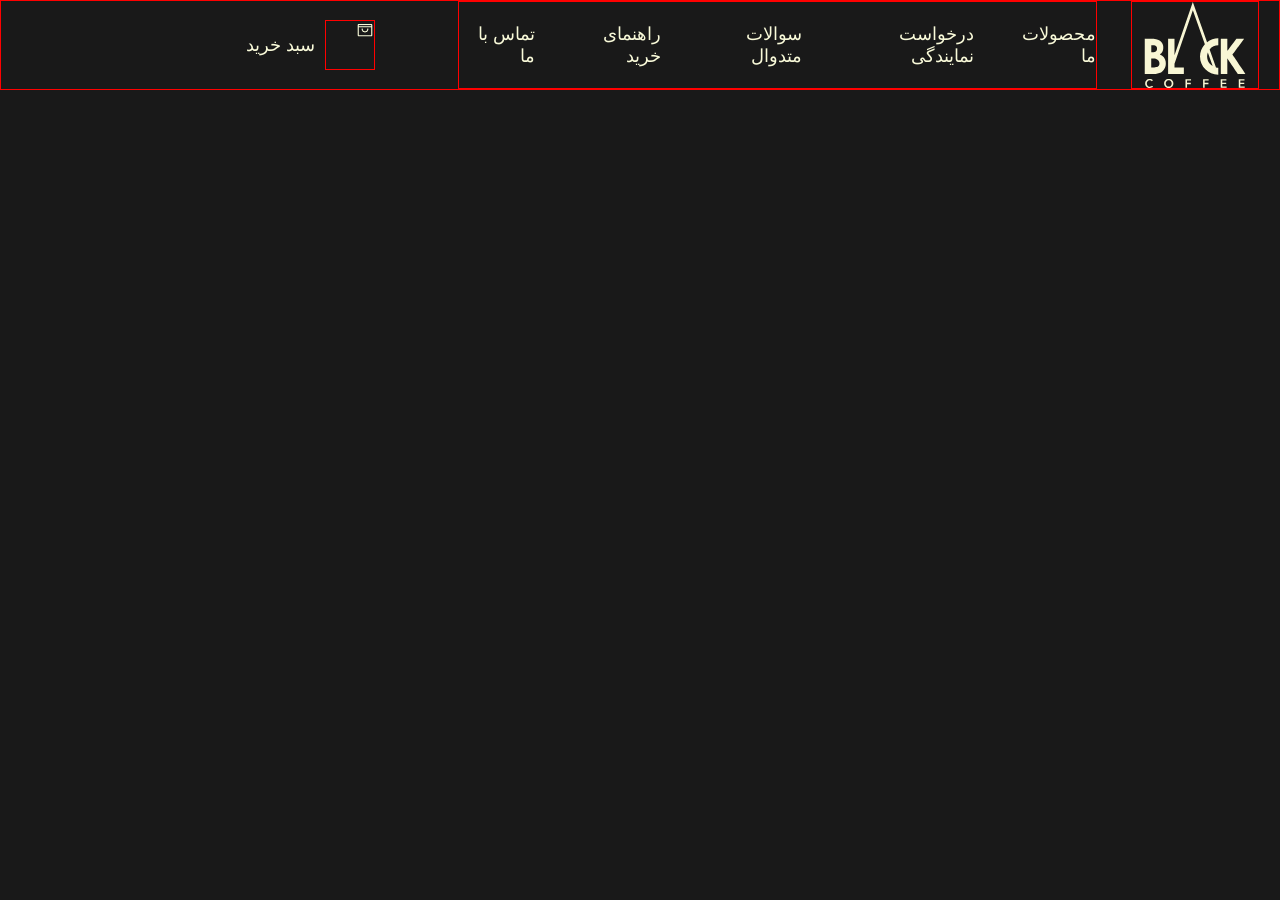
==== index.html @ 7b637c1c "start project and add files" ====
<!DOCTYPE html>
<html lang="en">
<head>
    <meta charset="UTF-8">
    <meta name="viewport" content="width=device-width, initial-scale=1.0">
    <link rel="stylesheet" href="./asstes/style/publice.css">
    <link rel="stylesheet" href="./asstes/style/main.css">
    <link rel="stylesheet" href="./asstes/font/style.css">
    <title>Black coffee shope</title>
</head>
<body>
   <header class="row">
    <img src="./asstes/images/logo3.svg" alt="" class="logo">
    <nav>
        <ul>
            <li><a href="#">محصولات ما</a></li>
            <li><a href="#">درخواست نمایندگی</a></li>
            <li><a href="#">سوالات متدوال</a></li>
            <li><a href="#">راهنمای خرید</a></li>
            <li><a href="#">تماس با ما</a></li>
        </ul>
    </nav>
    <section>
        <i class="icon-shopping-bag-open--duotone"></i>
        <a href="">سبد خرید</a>
    </section>
   </header> 
   <main></main>
   <footer></footer>
</body>
</html>
---- asstes/style/publice.css ----
*,*::after,*::before{
    padding: 0;
    margin: 0;
    box-sizing: border-box;
}
body{
    font-size: 18px;
    width: 100%;
    height: 100vh;
    direction: rtl;
    .row{
        width: 100%;
        display: flex;
        flex-wrap: wrap;
        justify-content: center;
        align-items: center;
    }
    a{
        text-decoration: none;
        color: var(--colorOne);
        &:visited{
            color:inherit;
        }
    }
    li{
        list-style-type: none;
    }
    svg , .svg{
        width: 25px;
        height: 25px;
        overflow: hidden;
        border-radius: 50%;
    }
    .logo{
        width: 80px;
        height: 80px;    
    }
}
---- asstes/style/main.css ----
body{
    background-color: #191919;
}
:root{
    --colorOne:#f9fad9;
}
header{
    height:90px;
    border: 1px solid red;
    position: relative;
    gap: 20px;
    .logo{
        width: 10%;
        height:100%;
        position: absolute;
        right: 20px;
    border: 1px solid red;
    }
    >nav{
        width: 50%;
        height: 100%;
        border: 1px solid red;
        >ul{
            width: 100%;
            height: 100%;
            display: flex;
            justify-content: center;
            align-items: center;
            gap: 30px;
        }
    }
    >section{
        width: 20%;
        height: 100%;
        display: flex;
        justify-content: center;
        align-items: center;
        gap: 10px;
        color: var(--colorOne);
        >i{
            width: 50px;
            height: 50px;
            border: 1px solid red;
            border: ;
        }
    }
}
---- asstes/font/style.css ----
@font-face {
    font-family: "Untitled";
    src: url("[data-uri]") format("truetype");
    font-weight: normal;
    font-style: normal;
    font-display: block;
}
.icon, [class^="icon-"], [class*=" icon-"] {
    /* Use !important to prevent extensions from overriding this font. */
    font-family: "Untitled" !important;
    font-style: normal;
    font-weight: normal;
    font-variant: normal;
    text-transform: none;
    line-height: 1;

    /* Better Font Rendering =========== */
    -webkit-font-smoothing: antialiased;
    -moz-osx-font-smoothing: grayscale;
}
:root {
    --icon-phone-call: "\f248";
    --icon-seal-check--fill: "\f2f9";
    --icon-badge-check: "\f23d";
    --icon-mail: "\f3bb";
    --icon-facebook-logo: "\f7b9";
    --icon-instagram: "\f5ac";
    --icon-whatsapp: "\f2df";
    --icon-telegram-logo: "\f3b0";
    --icon-truck: "\f001";
    --icon-shopping-bag-open--duotone: "\fd30";
    --icon-shopping-cart: "\f43e";
}
.icon-phone-call:before {
    content: var(--icon-phone-call);
}
.icon-seal-check--fill:before {
    content: var(--icon-seal-check--fill);
}
.icon-badge-check:before {
    content: var(--icon-badge-check);
}
.icon-mail:before {
    content: var(--icon-mail);
}
.icon-facebook-logo:before {
    content: var(--icon-facebook-logo);
}
.icon-instagram:before {
    content: var(--icon-instagram);
}
.icon-whatsapp:before {
    content: var(--icon-whatsapp);
}
.icon-telegram-logo:before {
    content: var(--icon-telegram-logo);
}
.icon-truck:before {
    content: var(--icon-truck);
}
.icon-shopping-bag-open--duotone:before {
    content: var(--icon-shopping-bag-open--duotone);
}
.icon-shopping-cart:before {
    content: var(--icon-shopping-cart);
}
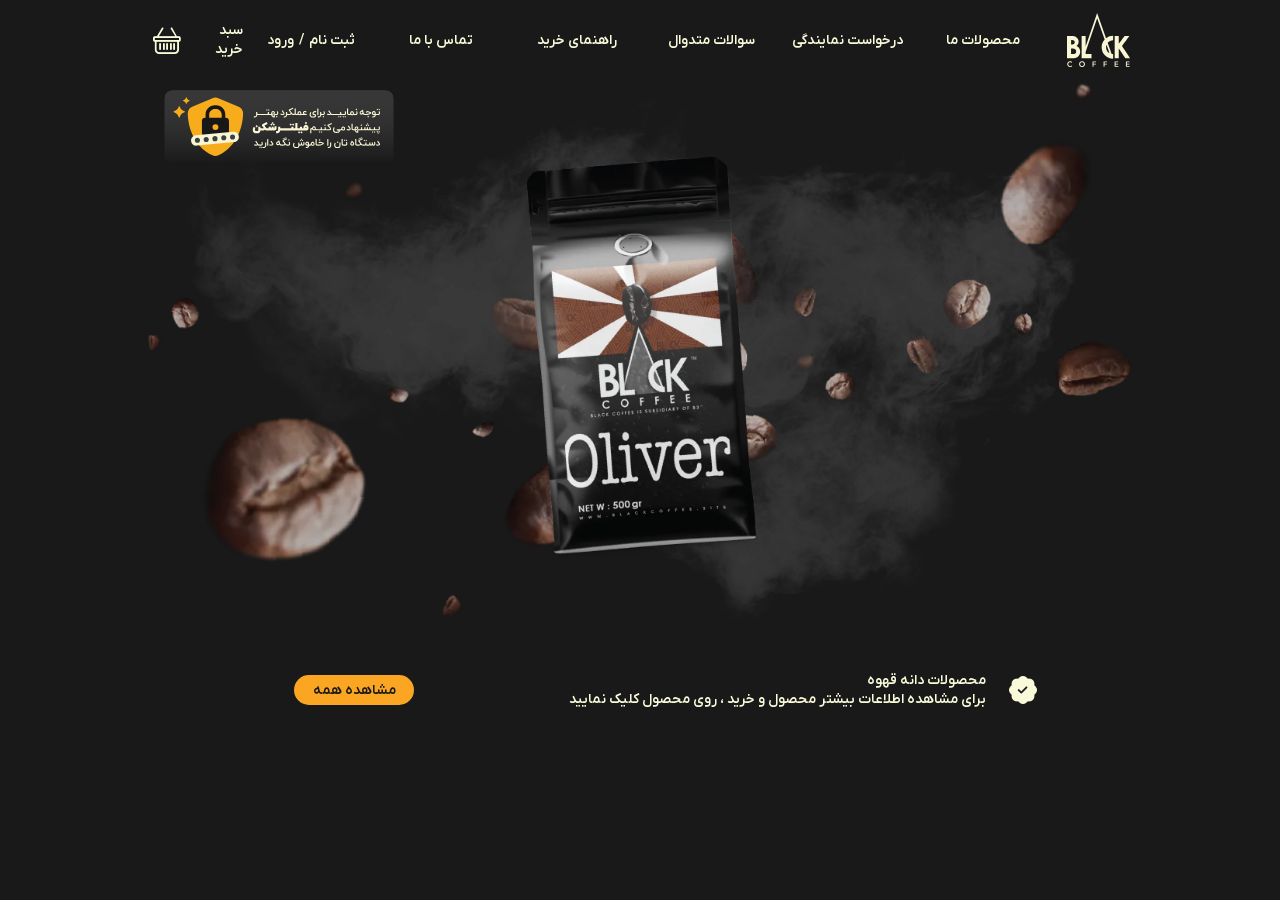
==== commit 67acd133: "main part style" ====
--- a/index.html
+++ b/index.html
@@ -5,13 +5,14 @@
     <meta name="viewport" content="width=device-width, initial-scale=1.0">
     <link rel="stylesheet" href="./asstes/style/publice.css">
     <link rel="stylesheet" href="./asstes/style/main.css">
-    <link rel="stylesheet" href="./asstes/font/style.css">
+    <link rel="stylesheet" href="./asstes/font/booticon/font/bootstrap-icons.min.css">
+    
     <title>Black coffee shope</title>
 </head>
 <body>
    <header class="row">
-    <img src="./asstes/images/logo3.svg" alt="" class="logo">
-    <nav>
+       <nav>
+        <img src="./asstes/images/logo3.svg" alt="" class="logo">
         <ul>
             <li><a href="#">محصولات ما</a></li>
             <li><a href="#">درخواست نمایندگی</a></li>
@@ -19,13 +20,83 @@
             <li><a href="#">راهنمای خرید</a></li>
             <li><a href="#">تماس با ما</a></li>
         </ul>
-    </nav>
-    <section>
-        <i class="icon-shopping-bag-open--duotone"></i>
-        <a href="">سبد خرید</a>
+        <section>
+            <a href="">ثبت نام</a>
+            <span>/</span>
+            <a href="">ورود</a>
+        </section>
+        <section>
+            <a href="">سبد خرید</a>
+            <i class="bi bi-basket"></i>
+        </section>
+    </nav> 
+   </header> 
+   <main>
+    <section class=" row part-one">
+        <img src="./asstes/images/background1.webp" alt="">
+        <img src="./asstes/images/background3.webp" alt="">
+        <img src="./asstes/images/no filter.svg" alt="">
+        <img src="./asstes/images/23.webp" alt="">
     </section>
-   </header> 
-   <main></main>
+    <div class="row">
+        <div><i class="bi bi-patch-check-fill"></i></div>
+        <div>
+            <h4>محصولات دانه  قهوه </h4>
+            <p>برای مشاهده اطلاعات بیشتر محصول و خرید ، روی محصول کلیک نمایید</p>
+        </div>
+        <a href="">مشاهده همه</a>
+    </div>
+    <section class="row part-two">
+        <figure>
+            <img src="" alt="">
+            <figcaption></figcaption>
+            <p></p>
+        </figure>
+        <figure>
+            <img src="" alt="">
+            <figcaption></figcaption>
+            <p></p>
+        </figure>
+        <figure>
+            <img src="" alt="">
+            <figcaption></figcaption>
+            <p></p>
+        </figure>
+        <figure>
+            <img src="" alt="">
+            <figcaption></figcaption>
+            <p></p>
+        </figure>
+        <figure>
+            <img src="" alt="">
+            <figcaption></figcaption>
+            <p></p>
+        </figure>
+        <figure>
+            <img src="" alt="">
+            <figcaption></figcaption>
+            <p></p>
+        </figure>
+        <figure>
+            <img src="" alt="">
+            <figcaption></figcaption>
+            <p></p>
+        </figure>
+        <figure>
+            <img src="" alt="">
+            <figcaption></figcaption>
+            <p></p>
+        </figure>
+        <figure>
+            <img src="" alt="">
+            <figcaption></figcaption>
+            <p></p>
+        </figure>
+    </section>
+    <section class="row part-three"></section>
+    <section class="row part-four"></section>
+
+   </main>
    <footer></footer>
 </body>
 </html>
--- a/asstes/style/publice.css
+++ b/asstes/style/publice.css
@@ -1,10 +1,18 @@
+@font-face {
+    font-family: "mahsa";
+    font-style: normal;
+    font-weight: normal;
+    src: url(../font/fonts/98434d23c644432580c180bd8792271e.ttf) format('truetype');
+}
 *,*::after,*::before{
     padding: 0;
     margin: 0;
     box-sizing: border-box;
+    font-family: mahsa, Tahoma, serif;
+
 }
 body{
-    font-size: 18px;
+    font-size: 14px;
     width: 100%;
     height: 100vh;
     direction: rtl;
@@ -18,19 +26,23 @@
     a{
         text-decoration: none;
         color: var(--colorOne);
-        &:visited{
-            color:inherit;
-        }
     }
+   p , h4{
+    color: var(--colorOne);
+   }
     li{
         list-style-type: none;
     }
-    svg , .svg{
-        width: 25px;
-        height: 25px;
-        overflow: hidden;
-        border-radius: 50%;
-    }
+    i{
+            display: flex;
+            justify-content: center;
+            align-items: center;
+            width: 40px;
+            height: 40px;
+            font-size: 28px;
+            border-radius: 50%;
+            color: var(--colorOne);
+        }
     .logo{
         width: 80px;
         height: 80px;    
--- a/asstes/style/main.css
+++ b/asstes/style/main.css
@@ -2,46 +2,159 @@
     background-color: #191919;
 }
 :root{
+    --boxShadow:rgba(255, 255, 255, 0.2);
     --colorOne:#f9fad9;
+    --colorTwo:#fba623;
 }
 header{
-    height:90px;
-    border: 1px solid red;
-    position: relative;
-    gap: 20px;
-    .logo{
-        width: 10%;
-        height:100%;
-        position: absolute;
-        right: 20px;
-    border: 1px solid red;
-    }
+    height:80px;
+    width: 100%;
+    display: flex;
+    justify-content: center;
     >nav{
-        width: 50%;
+        display: flex;
+        justify-content: center;
+        align-items: center;
+        padding: 10px 20px;
+        gap: 20px;
+        width: 80%;
         height: 100%;
-        border: 1px solid red;
+        .logo{
+            width:7%;
+            height:90%;
+            object-fit: contain;
+        }
         >ul{
-            width: 100%;
+            width: 70%;
             height: 100%;
             display: flex;
             justify-content: center;
             align-items: center;
-            gap: 30px;
+            gap:10px;
+            >li{
+                width: 100%;
+                height: 100%;
+                color: var(--colorOne);
+                >a{
+                    width: 100%;
+                    height: 100%;
+                    display: flex;
+                    justify-content: center;
+                    align-items: center;
+                    position: relative;
+                    transition: 1s;
+                    &:hover{
+                        color: var(--colorTwo);
+                        background-color: #f9fad92c;
+                        border-radius: 5px;
+                    }
+                }
+                &:hover{
+                    >a::after{
+                       width: 80%;
+                       overflow: hidden;
+                    }
+                }
+                >a::after{
+                    content: '';
+                    position: absolute;
+                    bottom: 10%;
+                    left: 10%;
+                    width: 0;
+                    height:2px;
+                    background-color: var(--colorTwo);
+                    transition: width 1s ease;
+                }
+            }
+        }
+        >section{
+            width: 10%;
+            height: 100%;
+            display: flex;
+            justify-content: center;
+            align-items: center;
+            gap: 5px;
+            color: var(--colorOne);
+            a:hover{
+               color: var(--colorTwo);
+            }
         }
     }
-    >section{
-        width: 20%;
-        height: 100%;
-        display: flex;
+}
+main{
+    width: 100%;
+    display: flex;
+    flex-direction: column;
+    justify-content: center;
+    padding: 0 5%;
+    gap: 30px;
+    >.part-one{
+        width: 90%;
+        height: 550px;
+        &:nth-of-type(1){
+            width: 100%;
+            position: relative;
+            img{
+                position: absolute;
+                object-fit: contain;
+                &:nth-of-type(1){
+                    top: 0;
+                    left: 0;
+                    width: 100%;
+                    height: 100%;
+                }
+                &:nth-of-type(2){
+                    color: var(--colorOne);
+                    width: 100%;
+                    height: 100%;
+                }
+                &:nth-of-type(3){
+                    top: 10px;
+                    left: 100px;
+                    width: 20%;
+                }
+                &:nth-of-type(4){
+                    width: 25%;
+                    z-index: 11;
+                    display: flex;
+                    justify-content: center;
+                }
+            }
+        }
+    }
+    >div{
+        height: 60px;
         justify-content: center;
         align-items: center;
+        padding: 0 50px;
         gap: 10px;
-        color: var(--colorOne);
-        >i{
-            width: 50px;
-            height: 50px;
-            border: 1px solid red;
-            border: ;
+        position: relative;
+        div{
+            &:nth-of-type(1){
+                width: 50px;
+                right:15%;
+                position: absolute;
+            }
+             &:nth-of-type(2){
+                position: absolute;
+                right:20%;
+                width: 70%;
+             }
+        }
+        >a{
+            position: absolute;
+            left: 20%;
+            display: flex;
+            justify-content: center;
+            align-items: center;
+            border-radius: 20px;
+            width: 120px;
+            height: 30px;
+            background-color: var(--colorTwo);
+            color: #191919;
+            &:hover{
+               background-color:#fba5239c;
+            }
         }
     }
 }
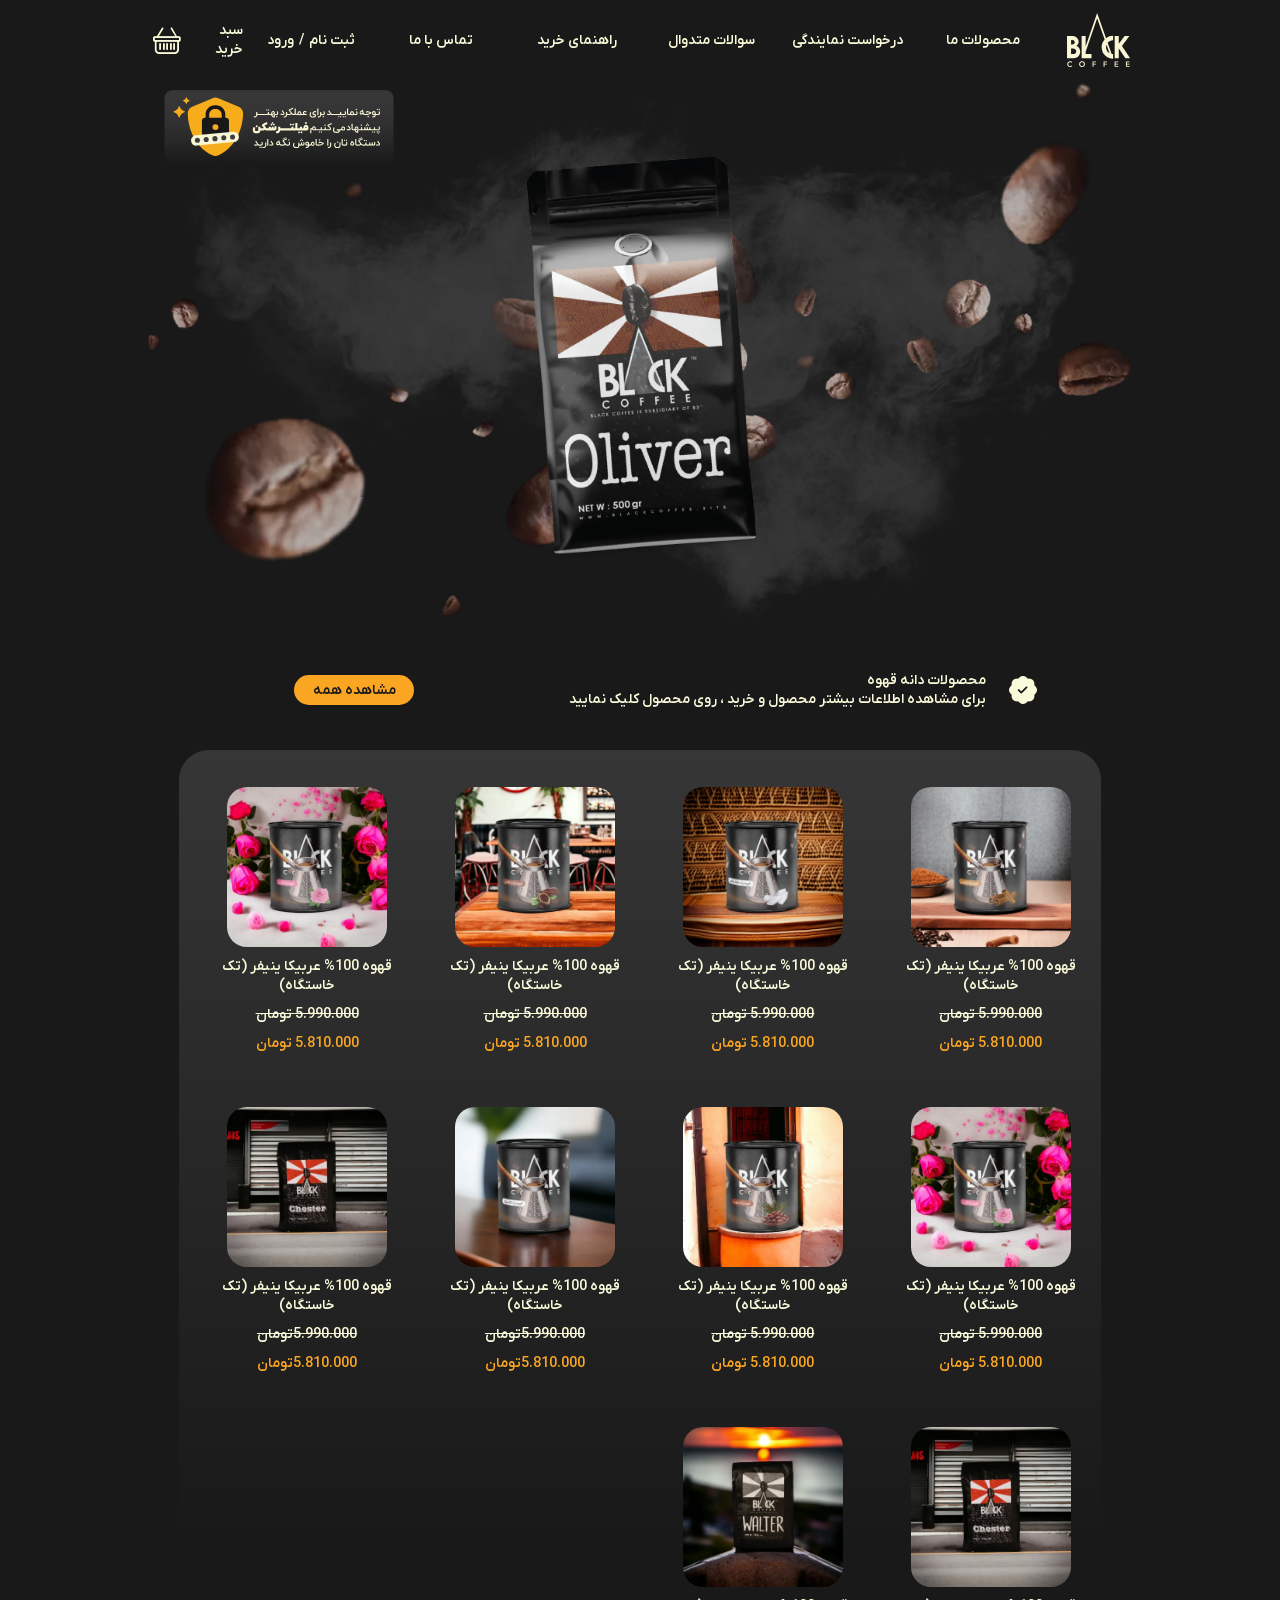
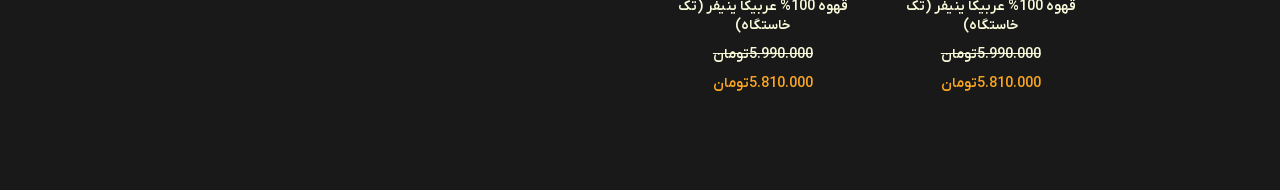
==== commit 90adf9ba: "little changes in main part" ====
--- a/index.html
+++ b/index.html
@@ -48,49 +48,64 @@
     </div>
     <section class="row part-two">
         <figure>
-            <img src="" alt="">
-            <figcaption></figcaption>
-            <p></p>
+            <img src="./asstes/images/1.webp" alt="photo">
+            <figcaption>قهوه 100% عربیکا ینیفر (تک خاستگاه)</figcaption>
+            <p>5.990.000 تومان</p>
+            <p>5.810.000 تومان</p>
         </figure>
         <figure>
-            <img src="" alt="">
-            <figcaption></figcaption>
-            <p></p>
+            <img src="./asstes/images/2.webp" alt="photo">
+            <figcaption>قهوه 100% عربیکا ینیفر (تک خاستگاه)</figcaption>
+            <p>5.990.000 تومان</p>
+            <p>5.810.000 تومان</p>
         </figure>
         <figure>
-            <img src="" alt="">
-            <figcaption></figcaption>
-            <p></p>
+            <img src="./asstes/images/3.webp" alt="photo">
+            <figcaption>قهوه 100% عربیکا ینیفر (تک خاستگاه)</figcaption>
+            <p>5.990.000 تومان</p>
+            <p>5.810.000 تومان</p>
         </figure>
         <figure>
-            <img src="" alt="">
-            <figcaption></figcaption>
-            <p></p>
+            <img src="./asstes/images/4.webp" alt="photo">
+            <figcaption>قهوه 100% عربیکا ینیفر (تک خاستگاه)</figcaption>
+            <p>5.990.000 تومان</p>
+            <p>5.810.000 تومان</p>
         </figure>
         <figure>
-            <img src="" alt="">
-            <figcaption></figcaption>
-            <p></p>
+            <img src="./asstes/images/4.webp" alt="photo">
+            <figcaption>قهوه 100% عربیکا ینیفر (تک خاستگاه)</figcaption>
+            <p>5.990.000 تومان </p>
+            <p>5.810.000 تومان</p>
         </figure>
         <figure>
-            <img src="" alt="">
-            <figcaption></figcaption>
-            <p></p>
+            <img src="./asstes/images/5.webp" alt="photo">
+            <figcaption>قهوه 100% عربیکا ینیفر (تک خاستگاه)</figcaption>
+            <p>5.990.000 تومان</p>
+            <p>5.810.000 تومان</p>
         </figure>
         <figure>
-            <img src="" alt="">
-            <figcaption></figcaption>
-            <p></p>
+            <img src="./asstes/images/6.webp" alt="photo">
+            <figcaption>قهوه 100% عربیکا ینیفر (تک خاستگاه)</figcaption>
+            <p>5.990.000تومان</p>
+            <p>5.810.000تومان</p>
         </figure>
         <figure>
-            <img src="" alt="">
-            <figcaption></figcaption>
-            <p></p>
+            <img src="./asstes/images/13.webp" alt="photo">
+            <figcaption>قهوه 100% عربیکا ینیفر (تک خاستگاه)</figcaption>
+            <p>5.990.000تومان</p>
+            <p>5.810.000تومان</p>
         </figure>
         <figure>
-            <img src="" alt="">
-            <figcaption></figcaption>
-            <p></p>
+            <img src="./asstes/images/14.webp" alt="photo">
+            <figcaption>قهوه 100% عربیکا ینیفر (تک خاستگاه)</figcaption>
+            <p>5.990.000تومان</p>
+            <p>5.810.000تومان</p>
+        </figure>
+        <figure>
+            <img src="./asstes/images/15.webp" alt="photo">
+            <figcaption>قهوه 100% عربیکا ینیفر (تک خاستگاه)</figcaption>
+            <p>5.990.000تومان</p>
+            <p>5.810.000تومان</p>
         </figure>
     </section>
     <section class="row part-three"></section>
--- a/asstes/style/main.css
+++ b/asstes/style/main.css
@@ -86,6 +86,7 @@
     display: flex;
     flex-direction: column;
     justify-content: center;
+    align-items: center;
     padding: 0 5%;
     gap: 30px;
     >.part-one{
@@ -157,4 +158,60 @@
             }
         }
     }
+    >.part-two{
+        background: linear-gradient(0deg,rgb(25, 25, 25) 20%, rgb(54, 54, 54) 100%);
+        width: 80%;
+        display: grid;
+        border-radius: 30px;
+        grid-template-columns: repeat(auto-fit, minmax(200px, 1fr));
+        gap:  20px 10px;
+        padding: 20px 10px;
+
+        >figure{
+            position: relative;
+            border-radius: 20px;
+            width: 200px;
+            height: 300px;
+            display: flex;
+            flex-direction: column;
+            justify-content: center;
+            align-items: center;
+            gap: 10px;
+            cursor: pointer;
+            >img{
+                width: 80%;
+                object-fit: cover;
+                border-radius: 20px;
+            }
+            >figcaption{
+                color: var(--colorOne);
+                text-align: center;
+            }
+
+            >p:nth-of-type(1){
+                 text-decoration: line-through;
+            }
+            >p:nth-of-type(2){
+                color: var(--colorTwo)
+            }
+        }
+         >figure:hover{
+            &::after{
+                opacity: 0.4;
+                box-shadow:0 0 20px 10px var(--boxShadow);
+            }
+         }
+        >figure::after {
+            content: '';
+            position: absolute;
+            width: 100%;
+            height: 100%;
+            top: 0;
+            left: 0;
+            background-color: #0e0e0e;
+            opacity: 0;
+            border-radius: 10px;
+            transition: ease-out 1s;
+        }
+    }
 }
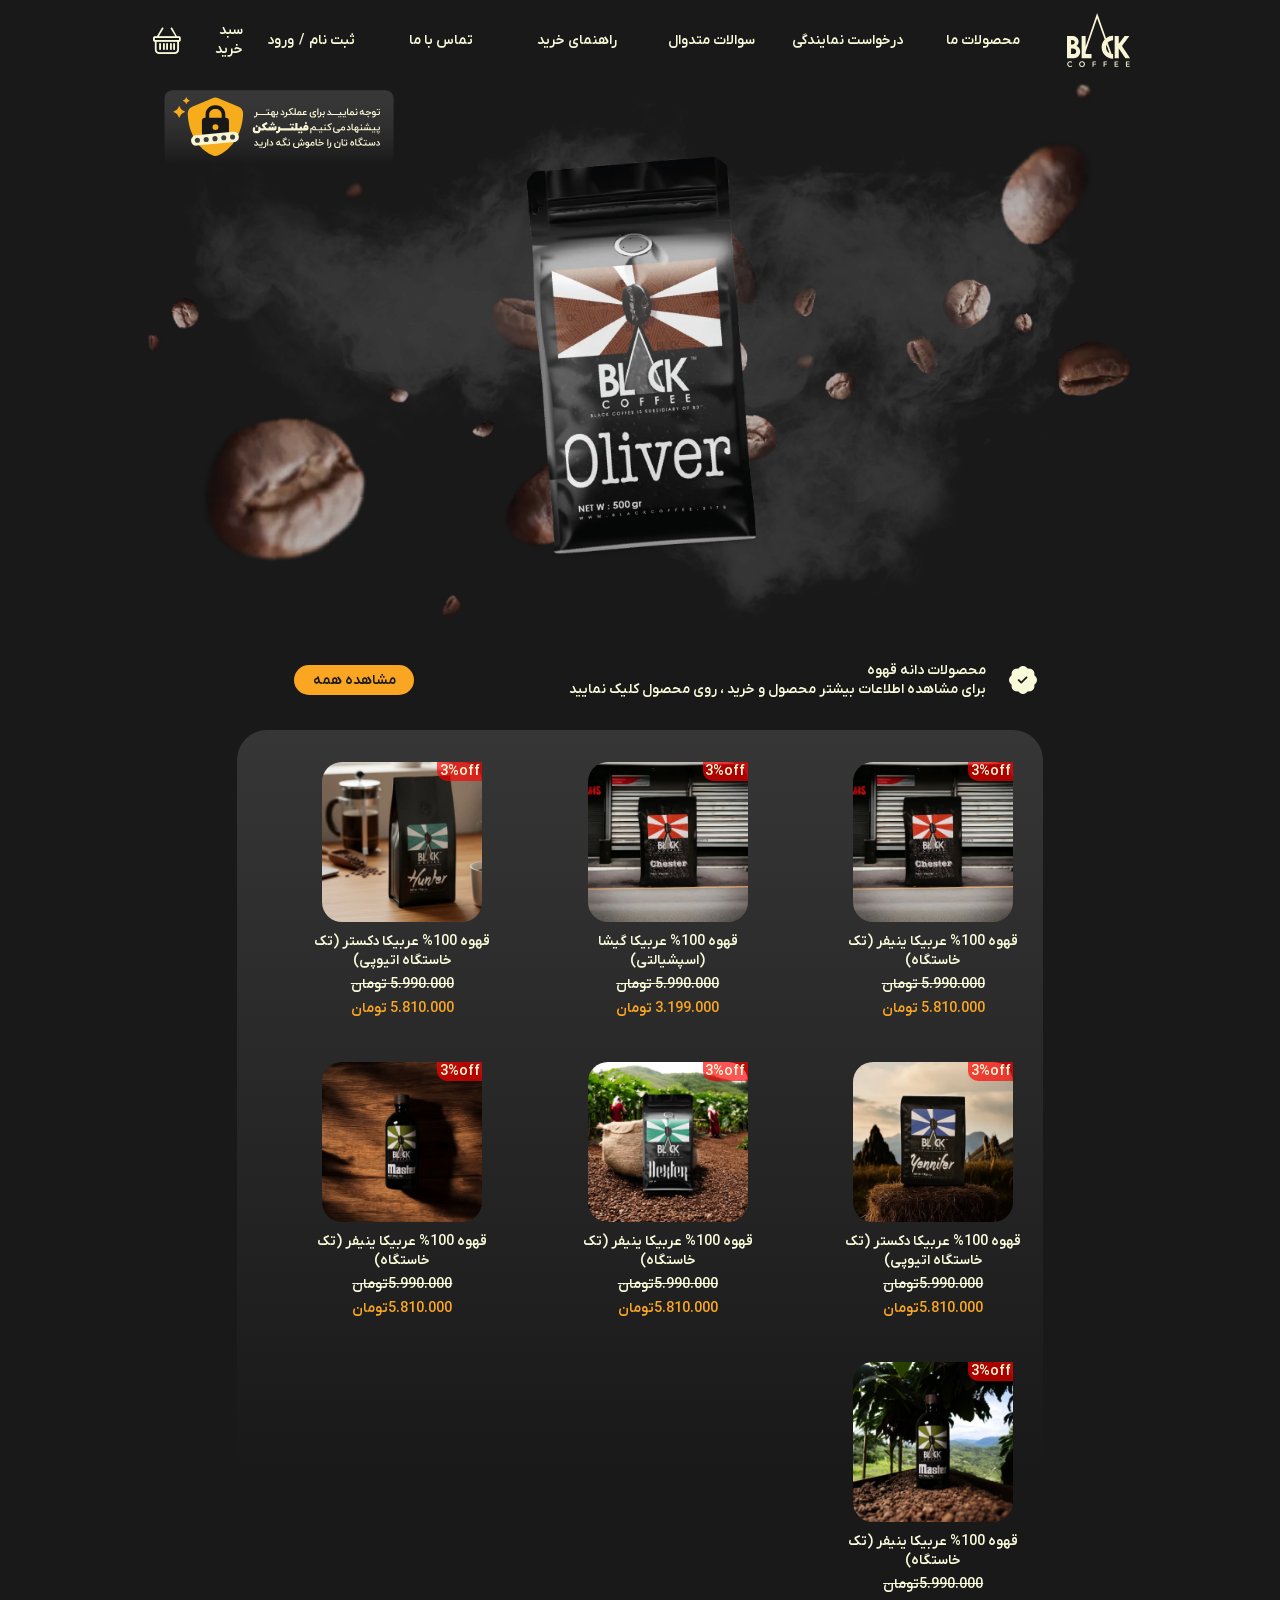
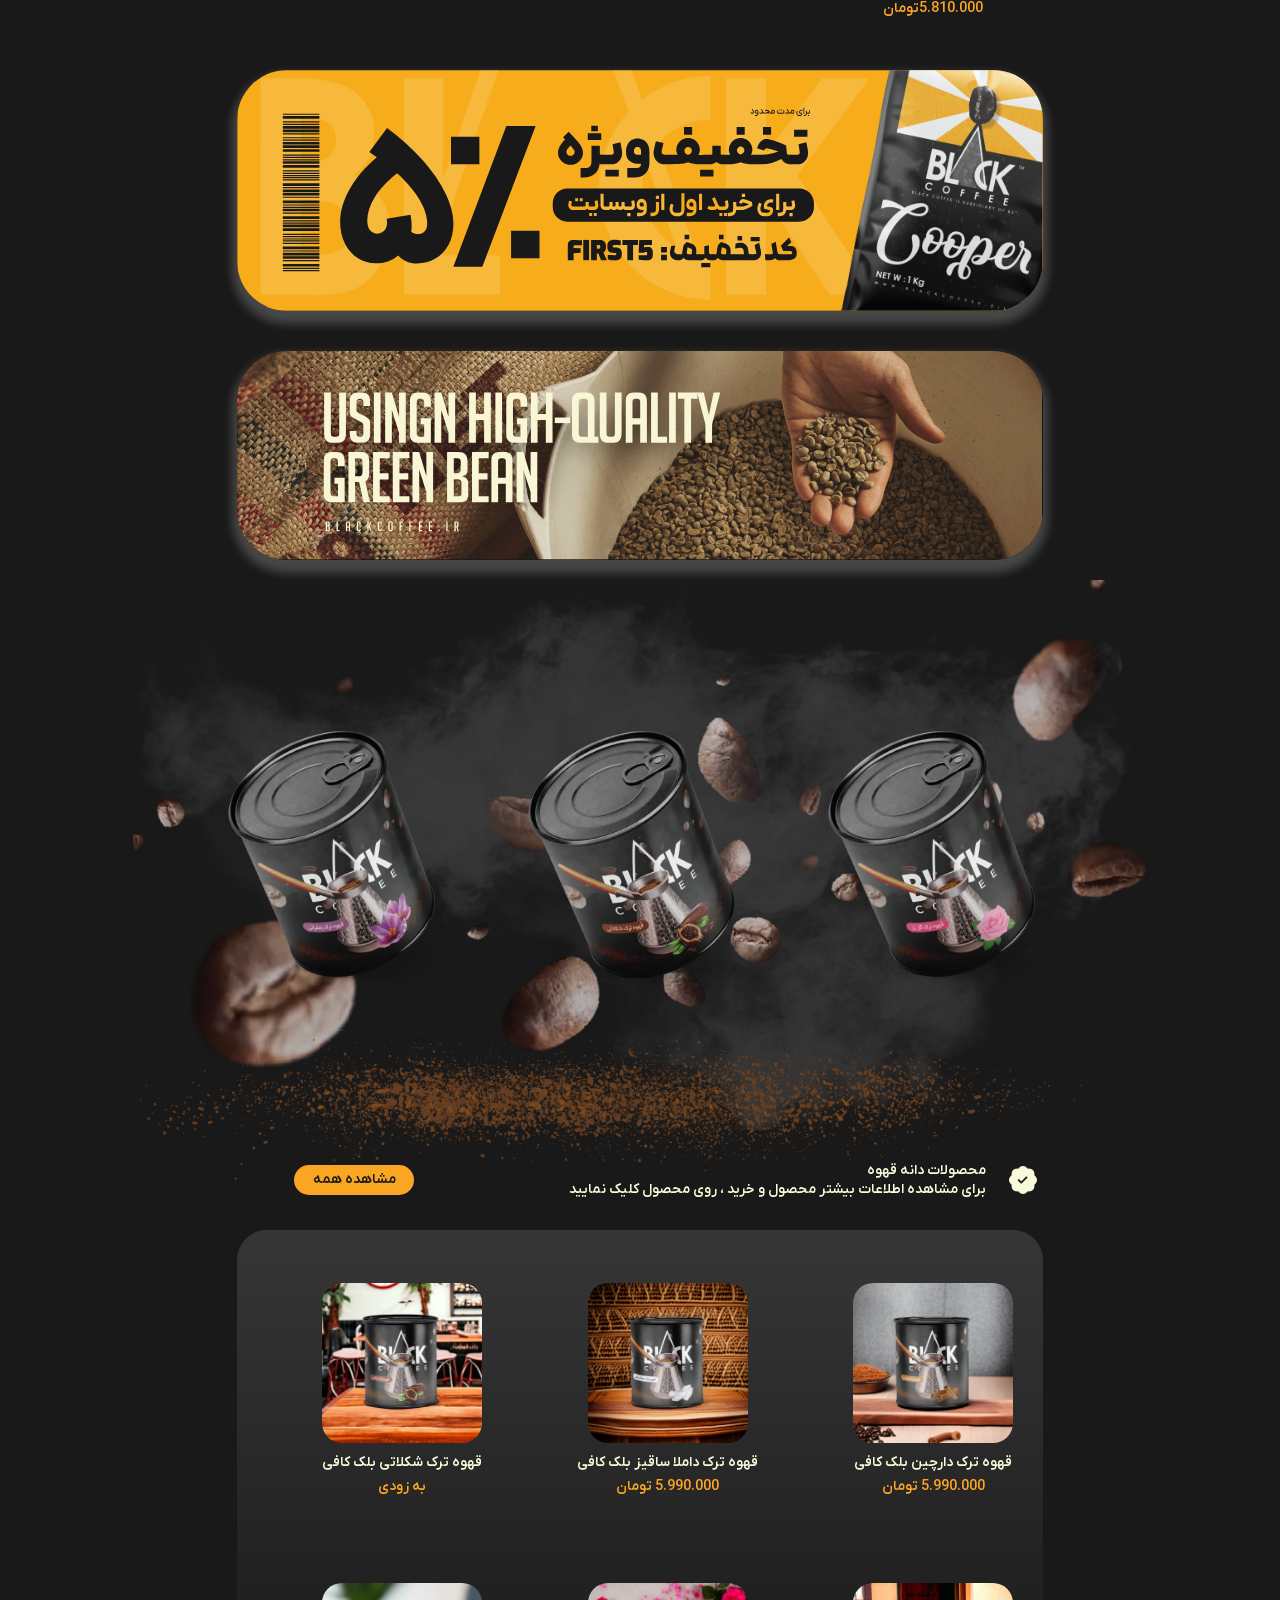
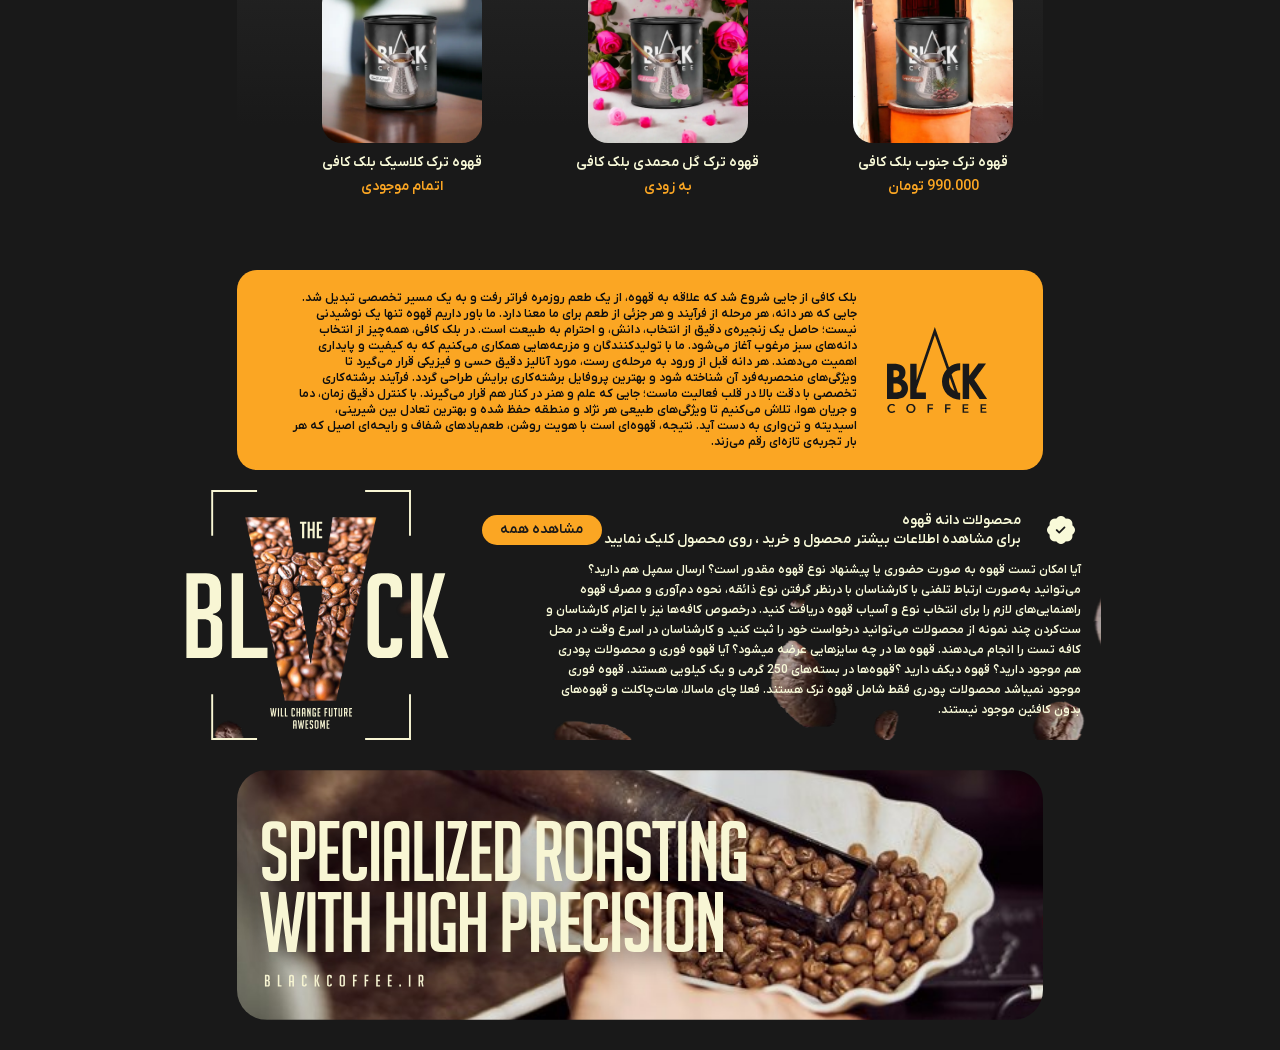
==== commit a7268ddb: "compeleting main part" ====
--- a/index.html
+++ b/index.html
@@ -1,117 +1,193 @@
 <!DOCTYPE html>
 <html lang="en">
+
 <head>
     <meta charset="UTF-8">
     <meta name="viewport" content="width=device-width, initial-scale=1.0">
     <link rel="stylesheet" href="./asstes/style/publice.css">
     <link rel="stylesheet" href="./asstes/style/main.css">
     <link rel="stylesheet" href="./asstes/font/booticon/font/bootstrap-icons.min.css">
-    
+
     <title>Black coffee shope</title>
 </head>
+
 <body>
-   <header class="row">
-       <nav>
-        <img src="./asstes/images/logo3.svg" alt="" class="logo">
-        <ul>
-            <li><a href="#">محصولات ما</a></li>
-            <li><a href="#">درخواست نمایندگی</a></li>
-            <li><a href="#">سوالات متدوال</a></li>
-            <li><a href="#">راهنمای خرید</a></li>
-            <li><a href="#">تماس با ما</a></li>
-        </ul>
-        <section>
-            <a href="">ثبت نام</a>
-            <span>/</span>
-            <a href="">ورود</a>
+    <header class="row">
+        <nav>
+            <img src="./asstes/images/logo3.svg" alt="" class="logo">
+            <ul>
+                <li><a href="#">محصولات ما</a></li>
+                <li><a href="#">درخواست نمایندگی</a></li>
+                <li><a href="#">سوالات متدوال</a></li>
+                <li><a href="#">راهنمای خرید</a></li>
+                <li><a href="#">تماس با ما</a></li>
+            </ul>
+            <section>
+                <a href="">ثبت نام</a>
+                <span>/</span>
+                <a href="">ورود</a>
+            </section>
+            <section>
+                <a href="">سبد خرید</a>
+                <i class="bi bi-basket"></i>
+            </section>
+        </nav>
+    </header>
+    <main>
+        <section class=" row part-one">
+            <img src="./asstes/images/background1.webp" alt="">
+            <img src="./asstes/images/background3.webp" alt="">
+            <img src="./asstes/images/no filter.svg" alt="">
+            <img src="./asstes/images/23.webp" alt="">
         </section>
-        <section>
-            <a href="">سبد خرید</a>
-            <i class="bi bi-basket"></i>
+        <div class="row title">
+            <div class="title-1"><i class="bi bi-patch-check-fill"></i></div>
+            <div class="title-2">
+                <h4>محصولات دانه قهوه </h4>
+                <p>برای مشاهده اطلاعات بیشتر محصول و خرید ، روی محصول کلیک نمایید</p>
+            </div>
+            <a href="">مشاهده همه</a>
+        </div>
+        <section class="row part-two">
+            <figure>
+                <img src="./asstes/images/13.webp" alt="photo">
+                <figcaption>قهوه 100% عربیکا ینیفر (تک خاستگاه)</figcaption>
+                <p>5.990.000 تومان</p>
+                <p>5.810.000 تومان</p>
+            </figure>
+            <figure>
+                <img src="./asstes/images/14.webp" alt="photo">
+                <figcaption>قهوه 100% عربیکا گیشا (اسپشیالتی)</figcaption>
+                <p>5.990.000 تومان</p>
+                <p>3.199.000 تومان</p>
+            </figure>
+            <figure>
+                <img src="./asstes/images/18.webp" alt="photo">
+                <figcaption>قهوه 100% عربیکا دکستر (تک خاستگاه اتیوپی)</figcaption>
+                <p>5.990.000 تومان</p>
+                <p>5.810.000 تومان</p>
+            </figure>
+            <figure>
+                <img src="./asstes/images/19.webp" alt="photo">
+                <figcaption>قهوه 100% عربیکا دکستر (تک خاستگاه اتیوپی)</figcaption>
+                <p>5.990.000تومان</p>
+                <p>5.810.000تومان</p>
+            </figure>
+            <figure>
+                <img src="./asstes/images/20.jpg" alt="photo">
+                <figcaption>قهوه 100% عربیکا ینیفر (تک خاستگاه)</figcaption>
+                <p>5.990.000تومان</p>
+                <p>5.810.000تومان</p>
+            </figure>
+            <figure>
+                <img src="./asstes/images/21.jpg" alt="photo">
+                <figcaption>قهوه 100% عربیکا ینیفر (تک خاستگاه)</figcaption>
+                <p>5.990.000تومان</p>
+                <p>5.810.000تومان</p>
+            </figure>
+            <figure>
+                <img src="./asstes/images/22.jpg" alt="photo">
+                <figcaption>قهوه 100% عربیکا ینیفر (تک خاستگاه)</figcaption>
+                <p>5.990.000تومان</p>
+                <p>5.810.000تومان</p>
+            </figure>
         </section>
-    </nav> 
-   </header> 
-   <main>
-    <section class=" row part-one">
-        <img src="./asstes/images/background1.webp" alt="">
-        <img src="./asstes/images/background3.webp" alt="">
-        <img src="./asstes/images/no filter.svg" alt="">
-        <img src="./asstes/images/23.webp" alt="">
-    </section>
-    <div class="row">
-        <div><i class="bi bi-patch-check-fill"></i></div>
-        <div>
-            <h4>محصولات دانه  قهوه </h4>
-            <p>برای مشاهده اطلاعات بیشتر محصول و خرید ، روی محصول کلیک نمایید</p>
+        <section class="row part-three">
+            <img src="./asstes/images/off2.svg" alt="">
+            <img src="./asstes/images/12.svg" alt="">
+        </section>
+        <section class="row part-four">
+            <img src="./asstes/images/background1.webp" alt="background image">
+            <img src="./asstes/images/background3.webp" alt="background image">
+            <img src="./asstes/images/background2.svg" alt="background image">
+            <div>
+                <img src="./asstes/images/10.webp" alt="coffee photo">
+                <img src="./asstes/images/8.webp" alt="coffee photo">
+                <img src="./asstes/images/9.webp" alt="coffee photo">
+            </div>
+        </section>
+        <div class="row title">
+            <div class="title-1"><i class="bi bi-patch-check-fill"></i></div>
+            <div class="title-2">
+                <h4>محصولات دانه قهوه </h4>
+                <p>برای مشاهده اطلاعات بیشتر محصول و خرید ، روی محصول کلیک نمایید</p>
+            </div>
+            <a href="">مشاهده همه</a>
         </div>
-        <a href="">مشاهده همه</a>
-    </div>
-    <section class="row part-two">
-        <figure>
-            <img src="./asstes/images/1.webp" alt="photo">
-            <figcaption>قهوه 100% عربیکا ینیفر (تک خاستگاه)</figcaption>
-            <p>5.990.000 تومان</p>
-            <p>5.810.000 تومان</p>
-        </figure>
-        <figure>
-            <img src="./asstes/images/2.webp" alt="photo">
-            <figcaption>قهوه 100% عربیکا ینیفر (تک خاستگاه)</figcaption>
-            <p>5.990.000 تومان</p>
-            <p>5.810.000 تومان</p>
-        </figure>
-        <figure>
-            <img src="./asstes/images/3.webp" alt="photo">
-            <figcaption>قهوه 100% عربیکا ینیفر (تک خاستگاه)</figcaption>
-            <p>5.990.000 تومان</p>
-            <p>5.810.000 تومان</p>
-        </figure>
-        <figure>
-            <img src="./asstes/images/4.webp" alt="photo">
-            <figcaption>قهوه 100% عربیکا ینیفر (تک خاستگاه)</figcaption>
-            <p>5.990.000 تومان</p>
-            <p>5.810.000 تومان</p>
-        </figure>
-        <figure>
-            <img src="./asstes/images/4.webp" alt="photo">
-            <figcaption>قهوه 100% عربیکا ینیفر (تک خاستگاه)</figcaption>
-            <p>5.990.000 تومان </p>
-            <p>5.810.000 تومان</p>
-        </figure>
-        <figure>
-            <img src="./asstes/images/5.webp" alt="photo">
-            <figcaption>قهوه 100% عربیکا ینیفر (تک خاستگاه)</figcaption>
-            <p>5.990.000 تومان</p>
-            <p>5.810.000 تومان</p>
-        </figure>
-        <figure>
-            <img src="./asstes/images/6.webp" alt="photo">
-            <figcaption>قهوه 100% عربیکا ینیفر (تک خاستگاه)</figcaption>
-            <p>5.990.000تومان</p>
-            <p>5.810.000تومان</p>
-        </figure>
-        <figure>
-            <img src="./asstes/images/13.webp" alt="photo">
-            <figcaption>قهوه 100% عربیکا ینیفر (تک خاستگاه)</figcaption>
-            <p>5.990.000تومان</p>
-            <p>5.810.000تومان</p>
-        </figure>
-        <figure>
-            <img src="./asstes/images/14.webp" alt="photo">
-            <figcaption>قهوه 100% عربیکا ینیفر (تک خاستگاه)</figcaption>
-            <p>5.990.000تومان</p>
-            <p>5.810.000تومان</p>
-        </figure>
-        <figure>
-            <img src="./asstes/images/15.webp" alt="photo">
-            <figcaption>قهوه 100% عربیکا ینیفر (تک خاستگاه)</figcaption>
-            <p>5.990.000تومان</p>
-            <p>5.810.000تومان</p>
-        </figure>
-    </section>
-    <section class="row part-three"></section>
-    <section class="row part-four"></section>
+        <section class="row part-five">
+            <figure>
+                <img src="./asstes/images/1.webp" alt="photo">
+                <figcaption>قهوه ترک دارچین بلک کافی</figcaption>
+                <p>5.990.000 تومان</p>
+            </figure>
+            <figure>
+                <img src="./asstes/images/2.webp" alt="photo">
+                <figcaption>قهوه ترک داملا ساقیز بلک کافی</figcaption>
+                <p>5.990.000 تومان</p>
+            </figure>
+            <figure>
+                <img src="./asstes/images/3.webp" alt="photo">
+                <figcaption>قهوه ترک شکلاتی بلک کافی</figcaption>
+                <p>به زودی</p>
+            </figure>
+            <figure>
+                <img src="./asstes/images/5.webp" alt="photo">
+                <figcaption>قهوه ترک جنوب بلک کافی</figcaption>
+                <p>990.000 تومان</p>
+            </figure>
+            <figure>
+                <img src="./asstes/images/4.webp" alt="photo">
+                <figcaption>قهوه ترک گل محمدی بلک کافی</figcaption>
+                <p>به زودی</p>
+            </figure>
+            <figure>
+                <img src="./asstes/images/6.webp" alt="photo">
+                <figcaption>قهوه ترک کلاسیک بلک کافی</figcaption>
+                <p>اتمام موجودی</p>
+            </figure>
+        </section>
+        <section class="row part-six">
+            <div>
+                <img src="./asstes/images/logo2.svg" alt="logo">
+                <p>بلک کافی از جایی شروع شد که علاقه به قهوه، از یک طعم روزمره فراتر رفت و به یک مسیر تخصصی تبدیل شد.
+                    جایی که هر دانه، هر مرحله از فرآیند و هر جزئی از طعم برای ما معنا دارد. ما باور داریم قهوه تنها یک
+                    نوشیدنی نیست؛ حاصل یک زنجیره‌ی دقیق از انتخاب، دانش، و احترام به طبیعت است. در بلک کافی، همه‌چیز از
+                    انتخاب دانه‌های سبز مرغوب آغاز می‌شود. ما با تولیدکنندگان و مزرعه‌هایی همکاری می‌کنیم که به کیفیت و
+                    پایداری اهمیت می‌دهند. هر دانه قبل از ورود به مرحله‌ی رست، مورد آنالیز دقیق حسی و فیزیکی قرار
+                    می‌گیرد تا ویژگی‌های منحصربه‌فرد آن شناخته شود و بهترین پروفایل برشته‌کاری برایش طراحی گردد. فرآیند
+                    برشته‌کاری تخصصی با دقت بالا در قلب فعالیت ماست؛ جایی که علم و هنر در کنار هم قرار می‌گیرند. با
+                    کنترل دقیق زمان، دما و جریان هوا، تلاش می‌کنیم تا ویژگی‌های طبیعی هر نژاد و منطقه حفظ شده و بهترین
+                    تعادل بین شیرینی، اسیدیته و تن‌واری به دست آید. نتیجه، قهوه‌ای است با هویت روشن، طعم‌یادهای شفاف و
+                    رایحه‌ای اصیل که هر بار تجربه‌ی تازه‌ای رقم می‌زند.</p>
+            </div>
+            <div>
+                <img src="./asstes/images/logo1.svg" alt="logo">
+                <section>
+                    <div class="row title">
+                        <div class="title-1 "><i class="bi bi-patch-check-fill"></i></div>
+                        <div class="title-2">
+                            <h4>محصولات دانه قهوه </h4>
+                            <p>برای مشاهده اطلاعات بیشتر محصول و خرید ، روی محصول کلیک نمایید</p>
+                        </div>
+                        <a href="">مشاهده همه</a>
+                    </div>
+                    <p>آیا امکان تست قهوه به صورت حضوری یا پیشنهاد نوع قهوه مقدور است؟ ارسال سمپل هم دارید؟ 
+                        می‌توانید به‌صورت ارتباط تلفنی با کارشناسان با درنظر گرفتن نوع ذائقه، نحوه دم‌آوری و مصرف قهوه
+                        راهنمایی‌های لازم را برای انتخاب نوع و آسیاب قهوه دریافت کنید. درخصوص کافه‌ها نیز با اعزام
+                        کارشناسان و ست‌کردن چند نمونه از محصولات می‌توانید درخواست خود را ثبت کنید و کارشناسان در اسرع
+                        وقت در محل کافه تست را انجام می‌دهند.
+                        قهوه ها در چه سایزهایی عرضه میشود؟ آیا قهوه فوری و محصولات پودری هم موجود دارید؟ قهوه دیکف دارید
+                        ؟​​​​​​​
+                        قهوه‌ها در بسته‌های 250 گرمی و یک کیلویی هستند. قهوه فوری موجود نمیباشد محصولات پودری فقط شامل
+                        قهوه ترک هستند. فعلا چای ماسالا، هات‌چاکلت و قهوه‌های بدون کافئین موجود نیستند.</p>
+                </section>
+            </div>
+            <img src="./asstes/images/33.svg" alt="">
+        </section>
 
-   </main>
-   <footer></footer>
+
+    </main>
+    <footer></footer>
 </body>
+
 </html>
--- a/asstes/style/main.css
+++ b/asstes/style/main.css
@@ -88,7 +88,7 @@
     justify-content: center;
     align-items: center;
     padding: 0 5%;
-    gap: 30px;
+    gap: 20px;
     >.part-one{
         width: 90%;
         height: 550px;
@@ -123,25 +123,23 @@
             }
         }
     }
-    >div{
+    >.title{
         height: 60px;
         justify-content: center;
         align-items: center;
         padding: 0 50px;
         gap: 10px;
         position: relative;
-        div{
-            &:nth-of-type(1){
+            >.title-1{
                 width: 50px;
                 right:15%;
                 position: absolute;
             }
-             &:nth-of-type(2){
+            >.title-2{
                 position: absolute;
                 right:20%;
                 width: 70%;
              }
-        }
         >a{
             position: absolute;
             left: 20%;
@@ -160,23 +158,22 @@
     }
     >.part-two{
         background: linear-gradient(0deg,rgb(25, 25, 25) 20%, rgb(54, 54, 54) 100%);
-        width: 80%;
+        width: 70%;
         display: grid;
         border-radius: 30px;
         grid-template-columns: repeat(auto-fit, minmax(200px, 1fr));
         gap:  20px 10px;
         padding: 20px 10px;
-
         >figure{
             position: relative;
             border-radius: 20px;
             width: 200px;
-            height: 300px;
+            height: 280px;
             display: flex;
             flex-direction: column;
             justify-content: center;
             align-items: center;
-            gap: 10px;
+            gap: 5px;
             cursor: pointer;
             >img{
                 width: 80%;
@@ -186,6 +183,7 @@
             >figcaption{
                 color: var(--colorOne);
                 text-align: center;
+                margin-top:5px ;
             }
 
             >p:nth-of-type(1){
@@ -200,6 +198,19 @@
                 opacity: 0.4;
                 box-shadow:0 0 20px 10px var(--boxShadow);
             }
+         }
+         >figure::before{
+            content: '3%off ';
+            width: 45px;
+            display: flex;
+            justify-content: center;
+            align-items: center;
+            border-bottom-left-radius: 10px;
+            top: 12px;
+            right: 20px;
+            position: absolute;
+            background-color: rgba(255, 0, 0, 0.671);
+            color: var(--colorOne);
          }
         >figure::after {
             content: '';
@@ -214,4 +225,191 @@
             transition: ease-out 1s;
         }
     }
+    >.part-three{
+        width: 70%;
+        display: flex;
+        gap: 40px;
+       >img{
+        border-radius: 50px;
+         box-shadow: 0 8px 10px 5px var(--boxShadow);
+         object-fit: fill;
+       }
+    }
+    .part-four{
+        width: 90%;
+        height: 550px;
+        position: relative;
+        >img:nth-child(1) , >img:nth-child(2){
+            width: 100%;
+            height: 100%;
+            position: absolute;
+            top: 0;
+            right: 0;
+            object-fit: cover;
+        }
+        >img:nth-child(3){
+            bottom: -50px;
+            width: 100%;
+            height: 150px;
+            position: absolute;
+        }
+        >div{
+            width: 100%;
+            height: 100%;
+            display: flex;
+            justify-content: center;
+            align-items: center;
+            img{
+                width: 300px;
+                height: 300px;
+                z-index: 22;
+               display: flex;
+               transition: 0.3s ;
+               &:hover{
+                    transition: transform .4s ease;
+                    transform: scale(1.3);
+               }
+            }
+        }
+    }
+    .part-five{
+        background: linear-gradient(0deg,rgb(25, 25, 25) 20%, rgb(54, 54, 54) 100%);
+        width: 70%;
+        display: grid;
+        border-radius: 30px;
+        grid-template-columns: repeat(auto-fit, minmax(200px, 1fr));
+        gap:  20px 10px;
+        padding: 20px 10px;
+        >figure{
+            position: relative;
+            border-radius: 20px;
+            width: 200px;
+            height: 280px;
+            display: flex;
+            flex-direction: column;
+            justify-content: center;
+            align-items: center;
+            gap: 5px;
+            cursor: pointer;
+            >img{
+                width: 80%;
+                object-fit: cover;
+                border-radius: 20px;
+            }
+            >figcaption{
+                color: var(--colorOne);
+                text-align: center;
+                margin-top:5px ;
+            }
+            >p{
+                color: var(--colorTwo)
+            }
+        }
+        >figure:hover{
+            &::after{
+                opacity: 0.4;
+                box-shadow:0 0 20px 10px var(--boxShadow);
+            }
+        }
+        >figure::after {
+            content: '';
+            position: absolute;
+            width: 100%;
+            height: 100%;
+            top: 0;
+            left: 0;
+            background-color: #0e0e0e;
+            opacity: 0;
+            border-radius: 10px;
+            transition: ease-out 1s;
+        }
+    }
+    .part-six{
+        >div:nth-child(1){
+            width: 70%;
+            height: 200px;
+            display: flex;
+            justify-content: center;
+            align-items: center;
+            background-color: var(--colorTwo);
+            border-radius: 20px;
+            gap: 30px;
+            p{
+                width: 70%; font-size: 12px; color: #0e0e0e;
+            }
+            img{
+                width: 100px; height: 100px; object-fit: contain;
+            }
+        }
+        >div:nth-child(2){
+            background-image: url(../images/background1.webp);
+            width: 80%;
+            height: 250px;
+            position: relative;
+            display: flex;
+            flex-direction: column;
+            margin-top:20px ;
+            >img{
+                width: 30%;
+                height: 250px;
+                position: absolute;
+                left: 0;
+            }
+            >section{
+                width: 65%;
+                position: absolute;
+                right: 20px;
+                >.title{
+                    width: 100%;
+                    height: 60px;
+                    justify-content: center;
+                    align-items: center;
+                    margin-top: 10px;
+                    position: relative;
+                    >.title-1 {
+                        width: 50px;
+                        right:0;
+                        position: absolute;
+                    }
+                    >.title-2{
+                        position: absolute;
+                        right:10%;
+                        width: 70%;
+                     }
+                  >a{
+                      position: absolute;
+                      left: 0;
+                      display: flex;
+                      justify-content: center;
+                      align-items: center;
+                      border-radius: 20px;
+                      width: 120px;
+                      height: 30px;
+                      background-color: var(--colorTwo);
+                      color: #191919;
+                      &:hover{
+                         background-color:#fba5239c;
+                      }
+                    }
+                  >p{
+                      width: 100%;
+                      height: 70%;
+                      font-size: 12px;
+                    }
+                }
+                >p{
+                    width: 90%;
+                    line-height: 20px;
+                    font-size: 12px;
+                }
+            }
+        }
+        >img{
+            width: 70%;
+            height: 250px;
+            object-fit: cover;
+            margin: 30px 0;
+            border-radius: 30px;
+        }
+    }
 }
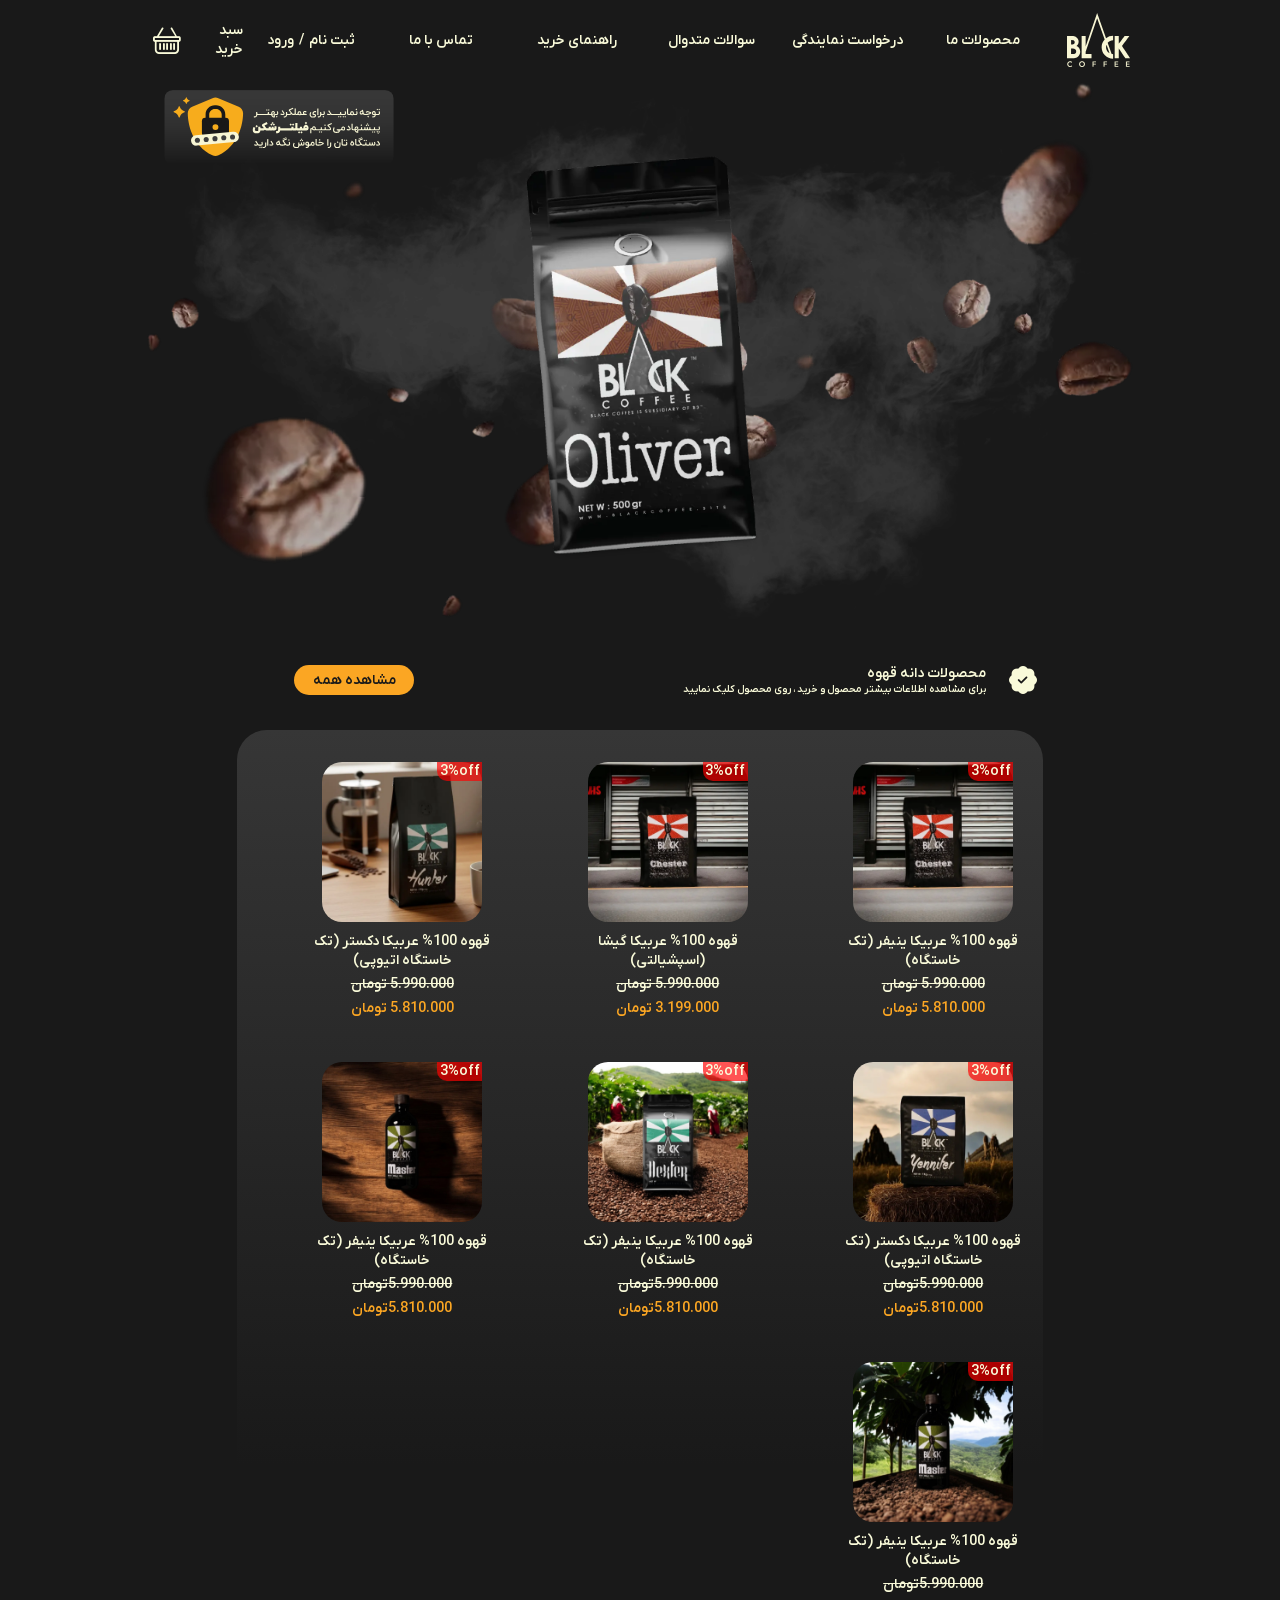
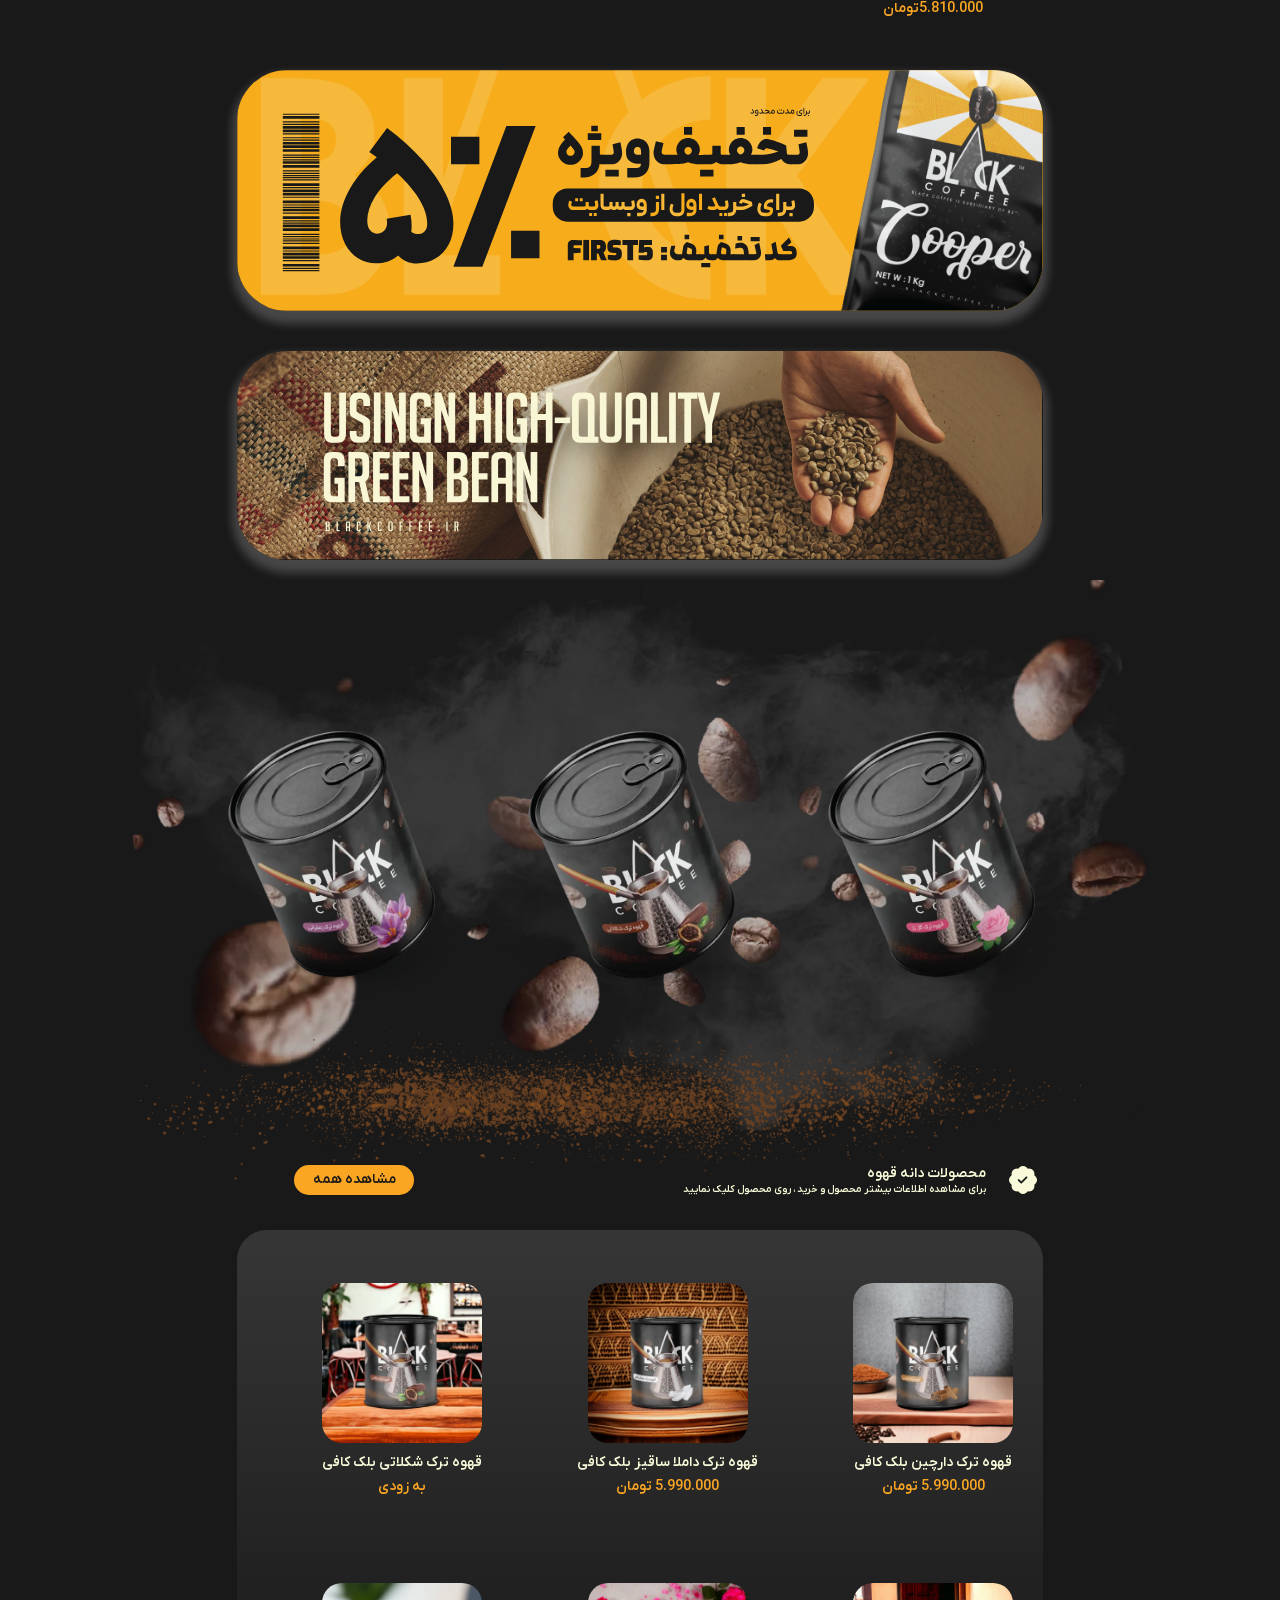
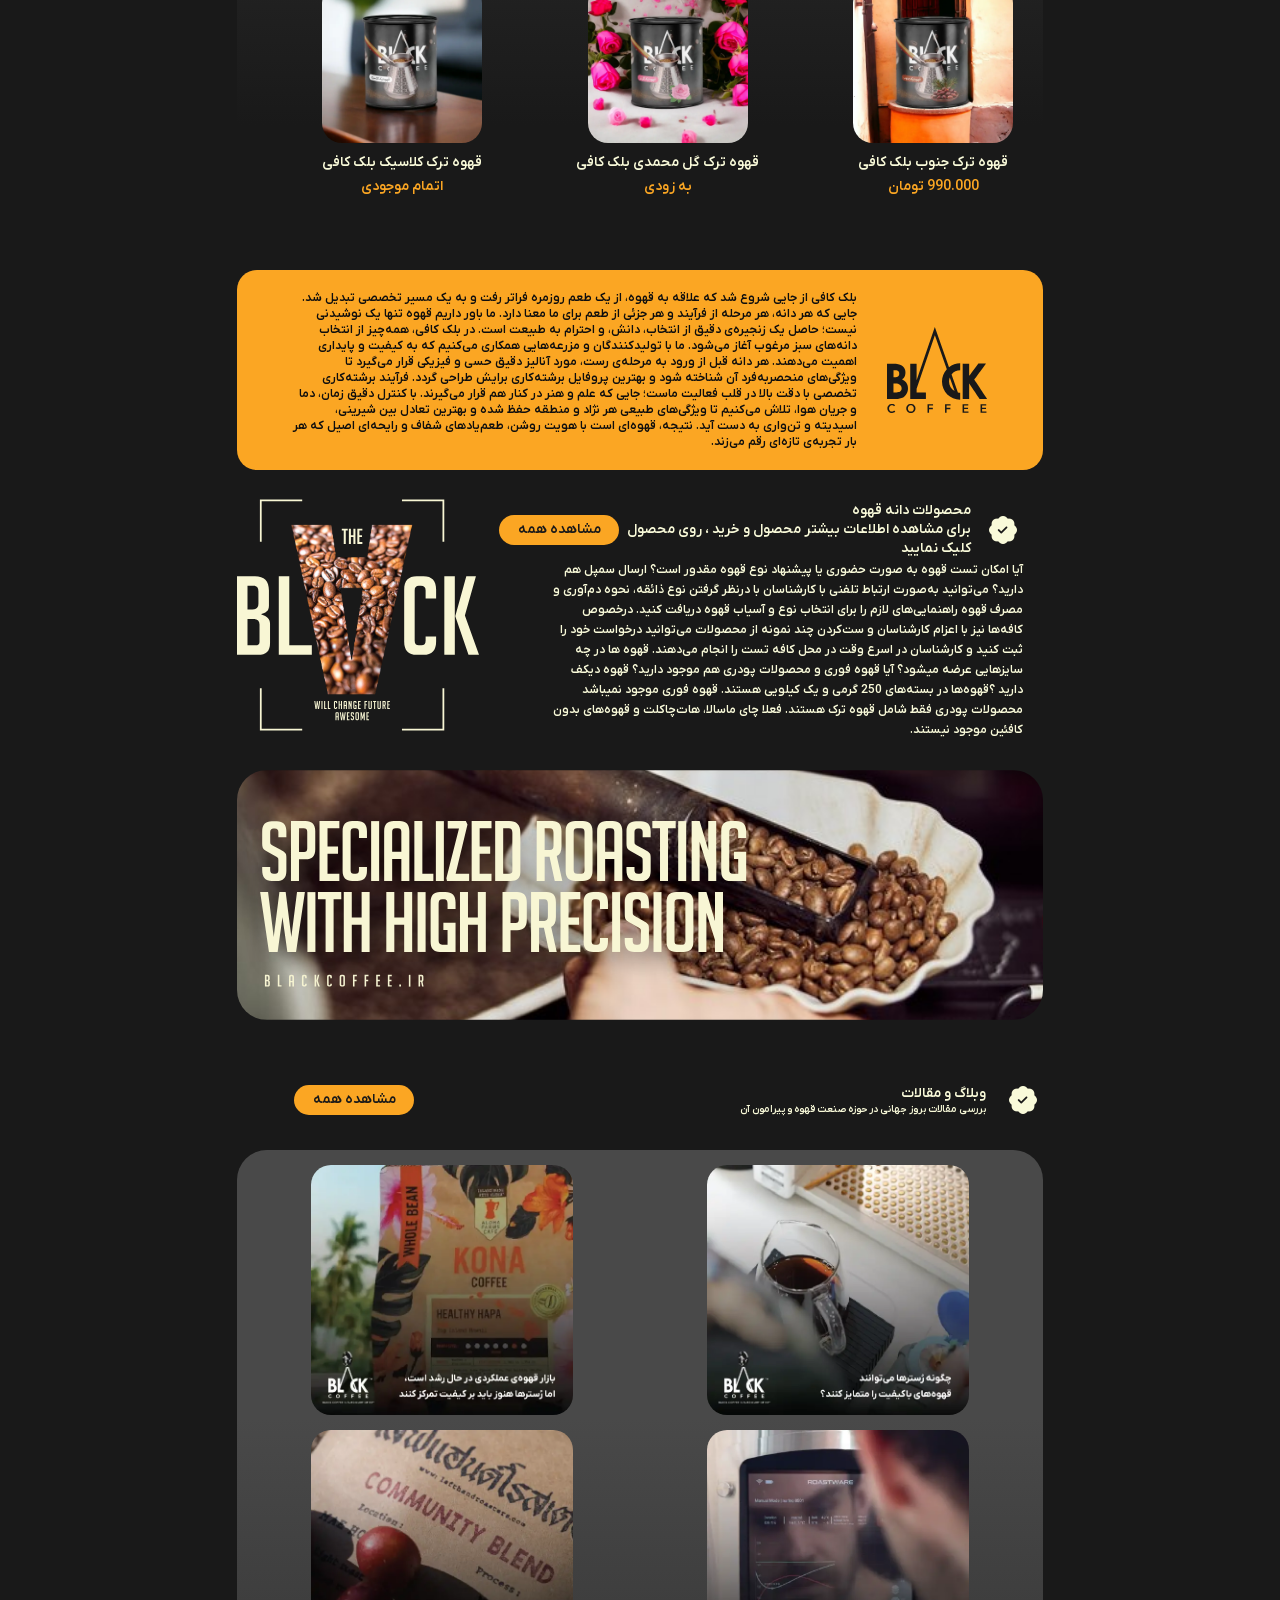
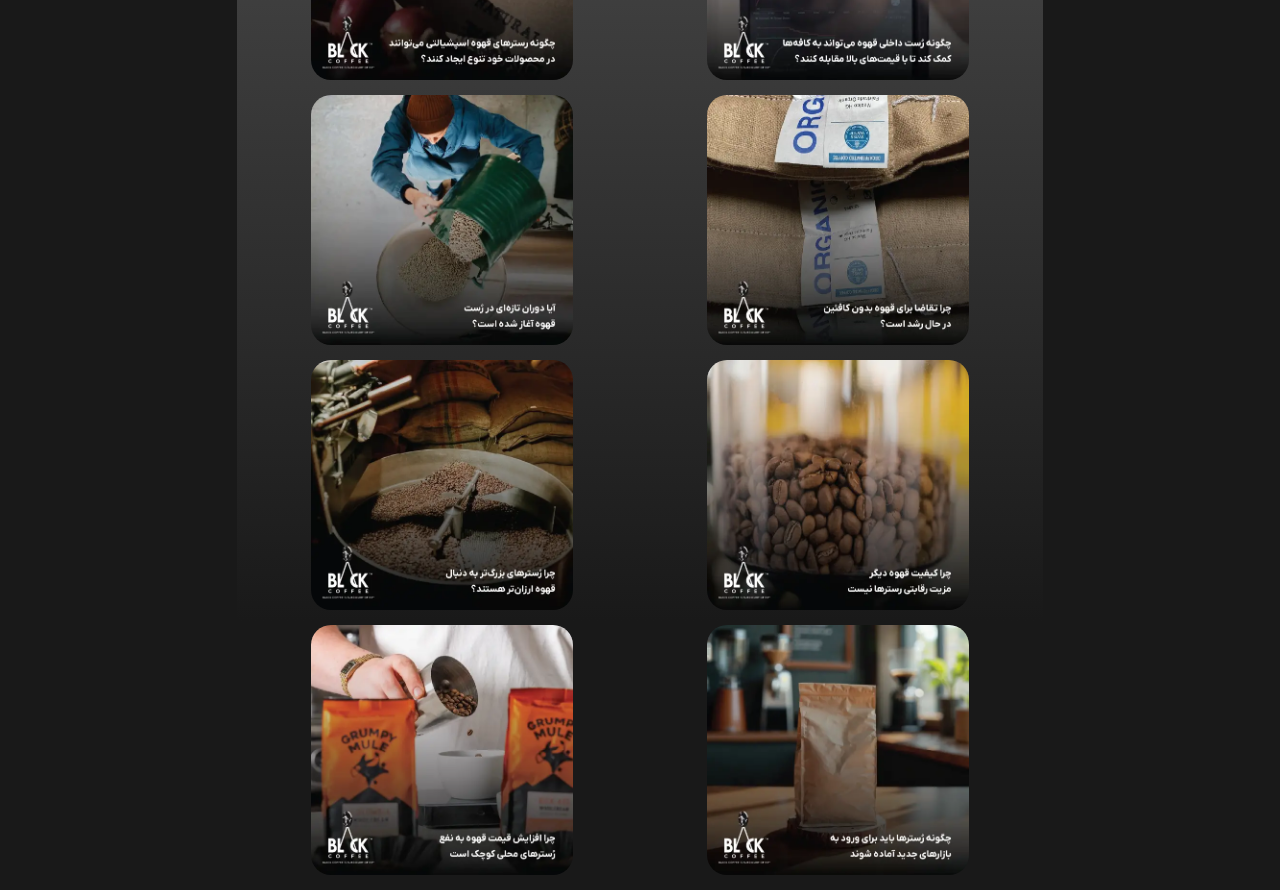
==== commit ac279e71: "main part" ====
--- a/index.html
+++ b/index.html
@@ -171,7 +171,7 @@
                         </div>
                         <a href="">مشاهده همه</a>
                     </div>
-                    <p>آیا امکان تست قهوه به صورت حضوری یا پیشنهاد نوع قهوه مقدور است؟ ارسال سمپل هم دارید؟ 
+                    <p>آیا امکان تست قهوه به صورت حضوری یا پیشنهاد نوع قهوه مقدور است؟ ارسال سمپل هم دارید؟
                         می‌توانید به‌صورت ارتباط تلفنی با کارشناسان با درنظر گرفتن نوع ذائقه، نحوه دم‌آوری و مصرف قهوه
                         راهنمایی‌های لازم را برای انتخاب نوع و آسیاب قهوه دریافت کنید. درخصوص کافه‌ها نیز با اعزام
                         کارشناسان و ست‌کردن چند نمونه از محصولات می‌توانید درخواست خود را ثبت کنید و کارشناسان در اسرع
@@ -184,6 +184,26 @@
             </div>
             <img src="./asstes/images/33.svg" alt="">
         </section>
+        <div class="row title">
+            <div class="title-1"><i class="bi bi-patch-check-fill"></i></div>
+            <div class="title-2">
+                <h4>وبلاگ و مقالات </h4>
+                <p> بررسی مقالات بروز جهانی در حوزه صنعت قهوه و پیرامون آن</p>
+            </div>
+        <a href="">مشاهده همه</a>
+        </div>
+        <section class="part-seven">
+            <img src="./asstes/images/figure2.webp" alt="photo">
+            <img src="./asstes/images/figure1.webp" alt="photo">
+            <img src="./asstes/images/figure3.webp" alt="photo">
+            <img src="./asstes/images/figure4.webp" alt="photo">
+            <img src="./asstes/images/figure6.webp" alt="photo">
+            <img src="./asstes/images/figure7.webp" alt="photo">
+            <img src="./asstes/images/figure8.webp" alt="photo">
+            <img src="./asstes/images/figure9.webp" alt="photo">
+            <img src="./asstes/images/figure10.webp" alt="photo">
+            <img src="./asstes/images/figure11.webp" alt="photo">
+        </section>
 
 
     </main>
--- a/asstes/style/main.css
+++ b/asstes/style/main.css
@@ -139,6 +139,9 @@
                 position: absolute;
                 right:20%;
                 width: 70%;
+                >p{
+                    font-size: 10px;
+                }
              }
         >a{
             position: absolute;
@@ -153,6 +156,7 @@
             color: #191919;
             &:hover{
                background-color:#fba5239c;
+               color: var(--colorOne);
             }
         }
     }
@@ -343,8 +347,9 @@
         }
         >div:nth-child(2){
             background-image: url(../images/background1.webp);
-            width: 80%;
+            width: 70%;
             height: 250px;
+            background-attachment: fixed;
             position: relative;
             display: flex;
             flex-direction: column;
@@ -412,4 +417,22 @@
             border-radius: 30px;
         }
     }
+    .part-seven{
+        background: linear-gradient(0deg,rgb(25, 25, 25) 20%, rgb(73, 73, 73) 80%);
+        width: 70%;
+        display: grid;
+        border-radius: 30px;
+        grid-template-columns: repeat(auto-fit, minmax(250px,1fr));
+        gap: 15px;
+        padding:15px;
+        img{
+            height: 250px;
+            object-fit: cover;
+            border-radius: 20px;
+            margin: 0 auto;
+            &:hover{
+                  box-shadow:0 0 20px 10px var(--boxShadow);
+            }
+        }
+    }
 }
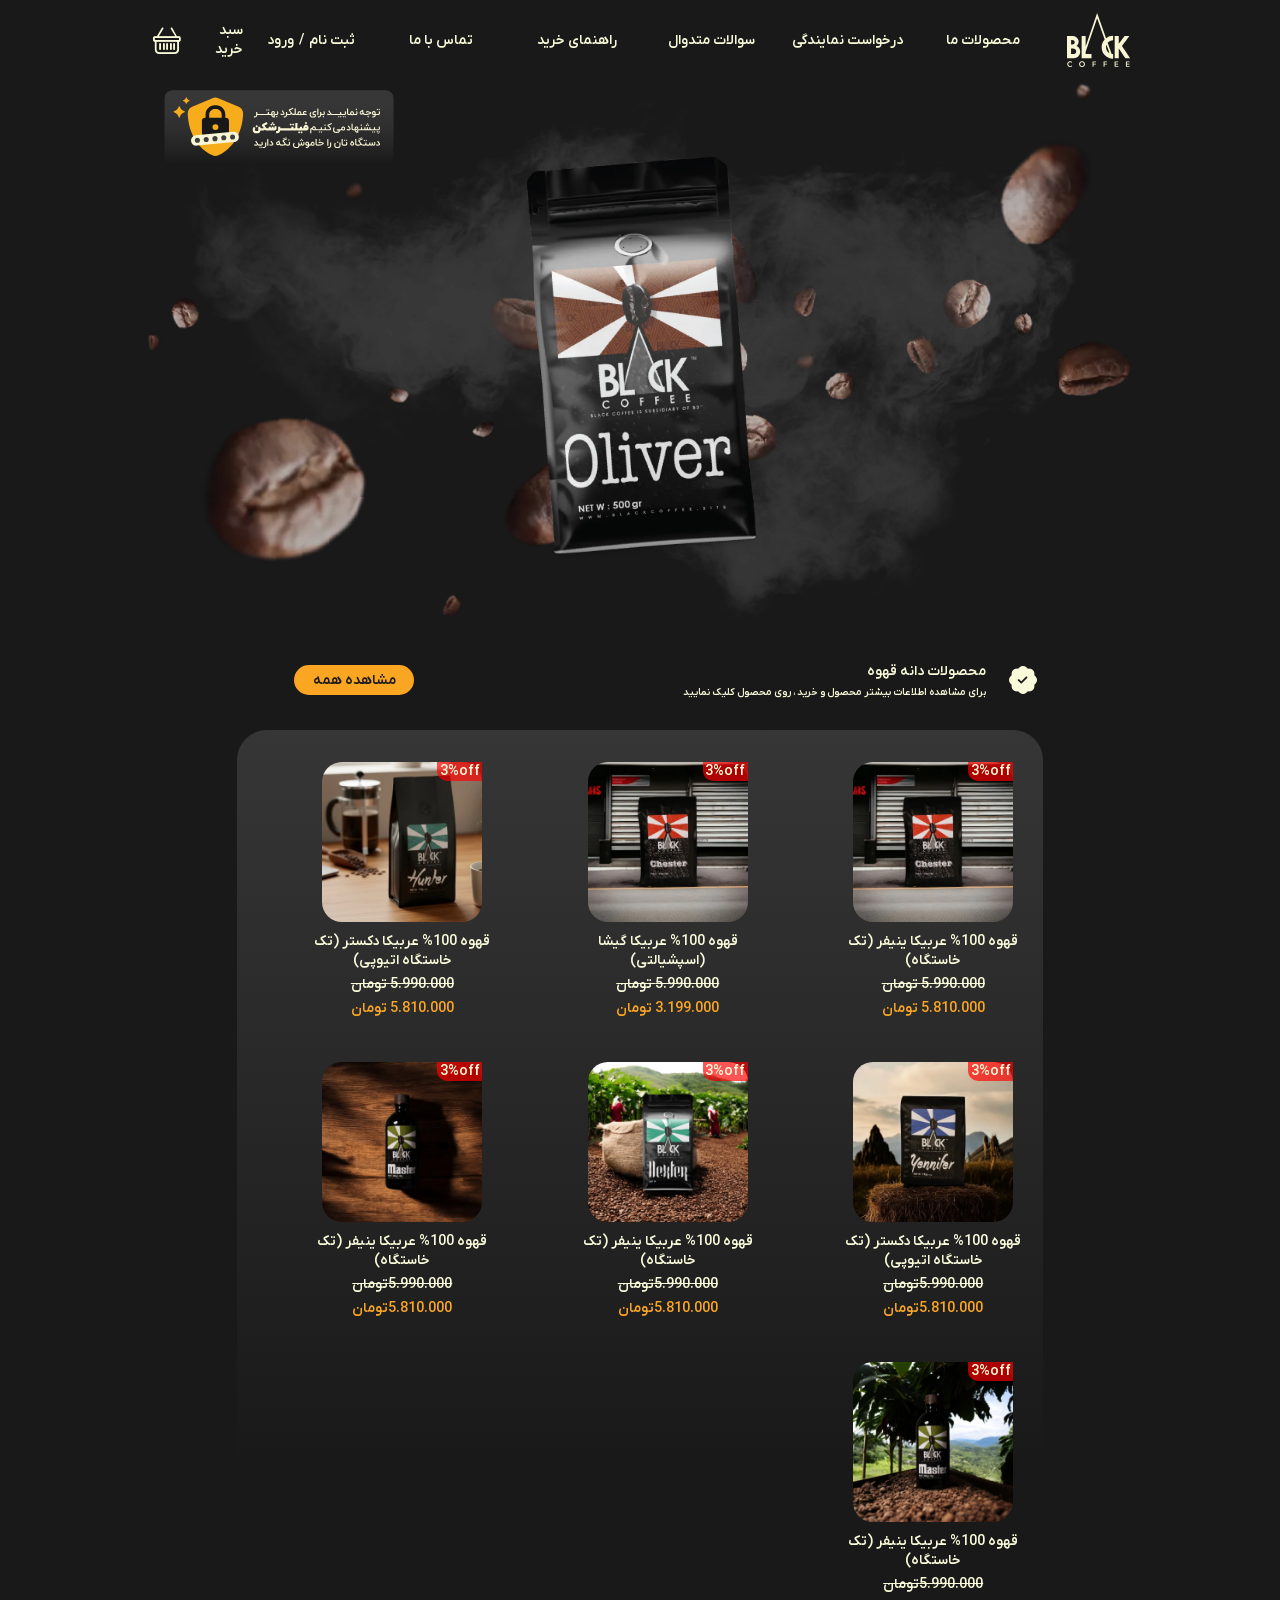
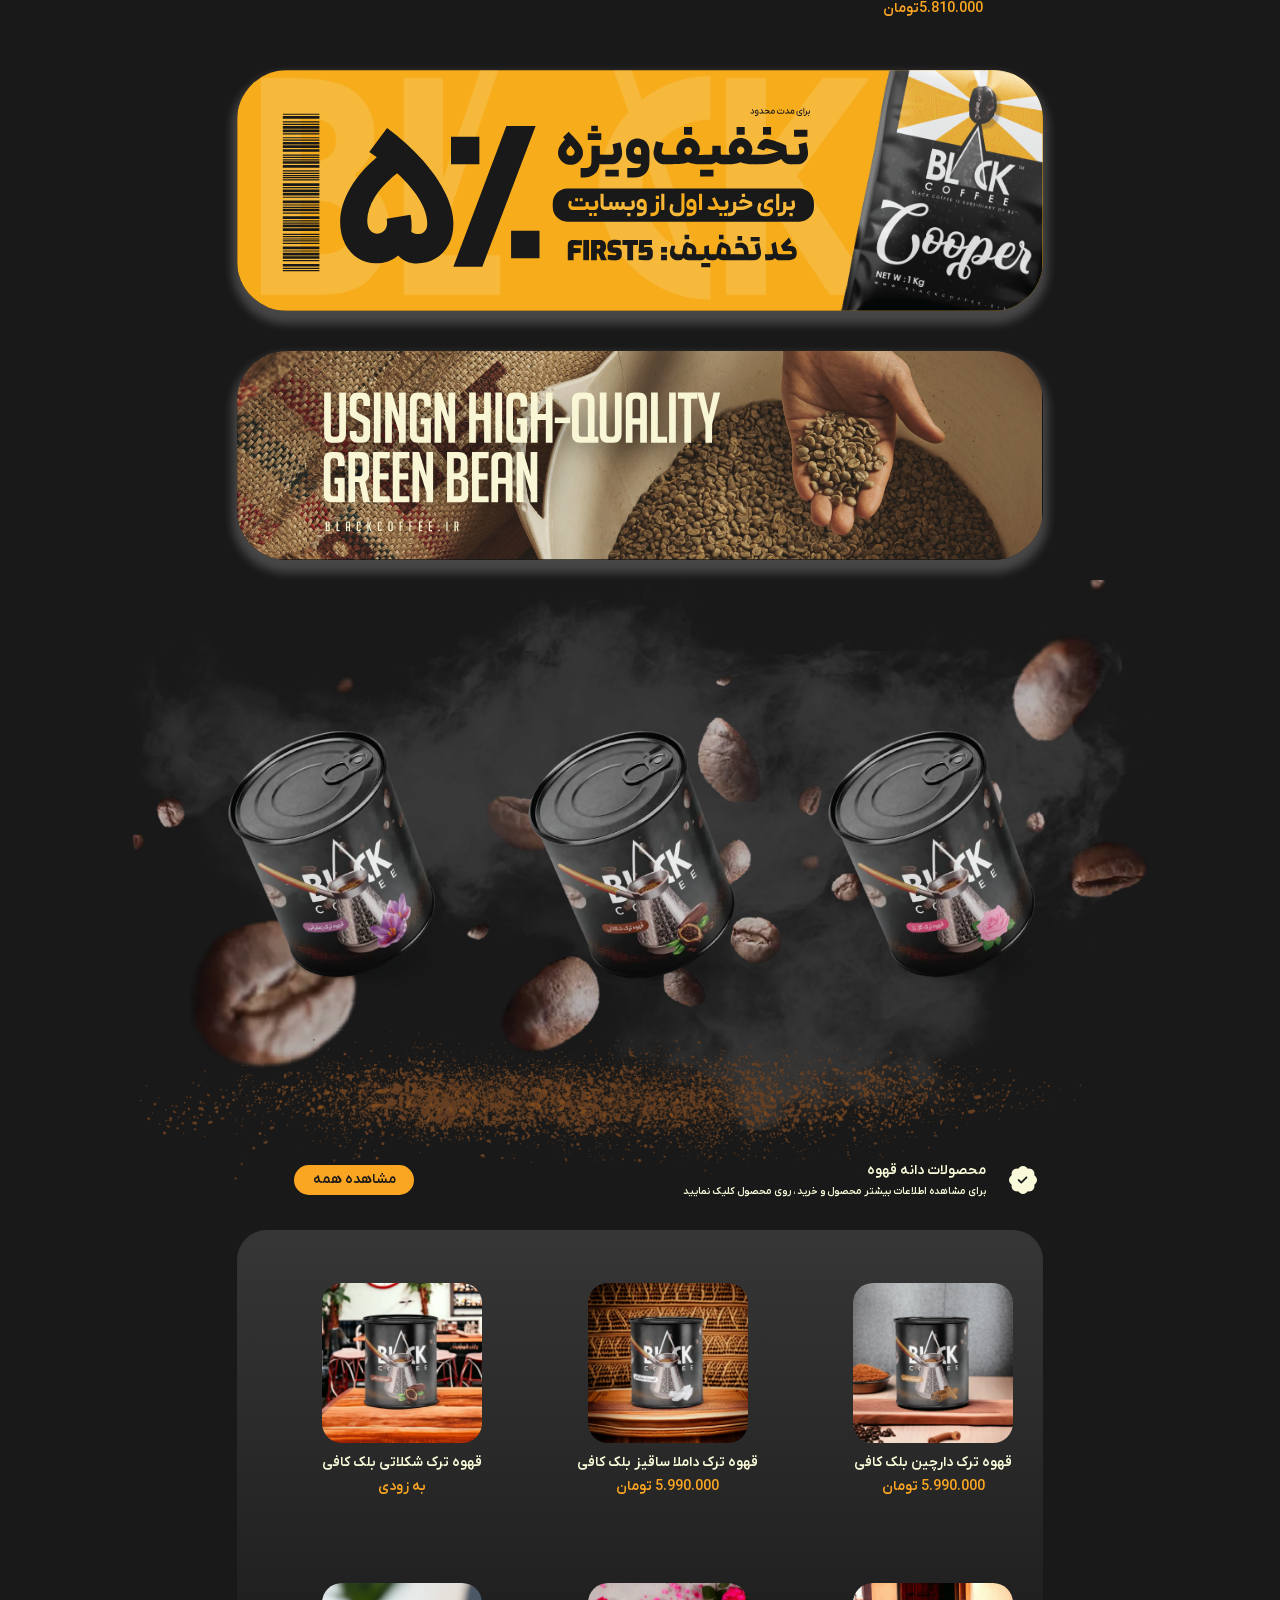
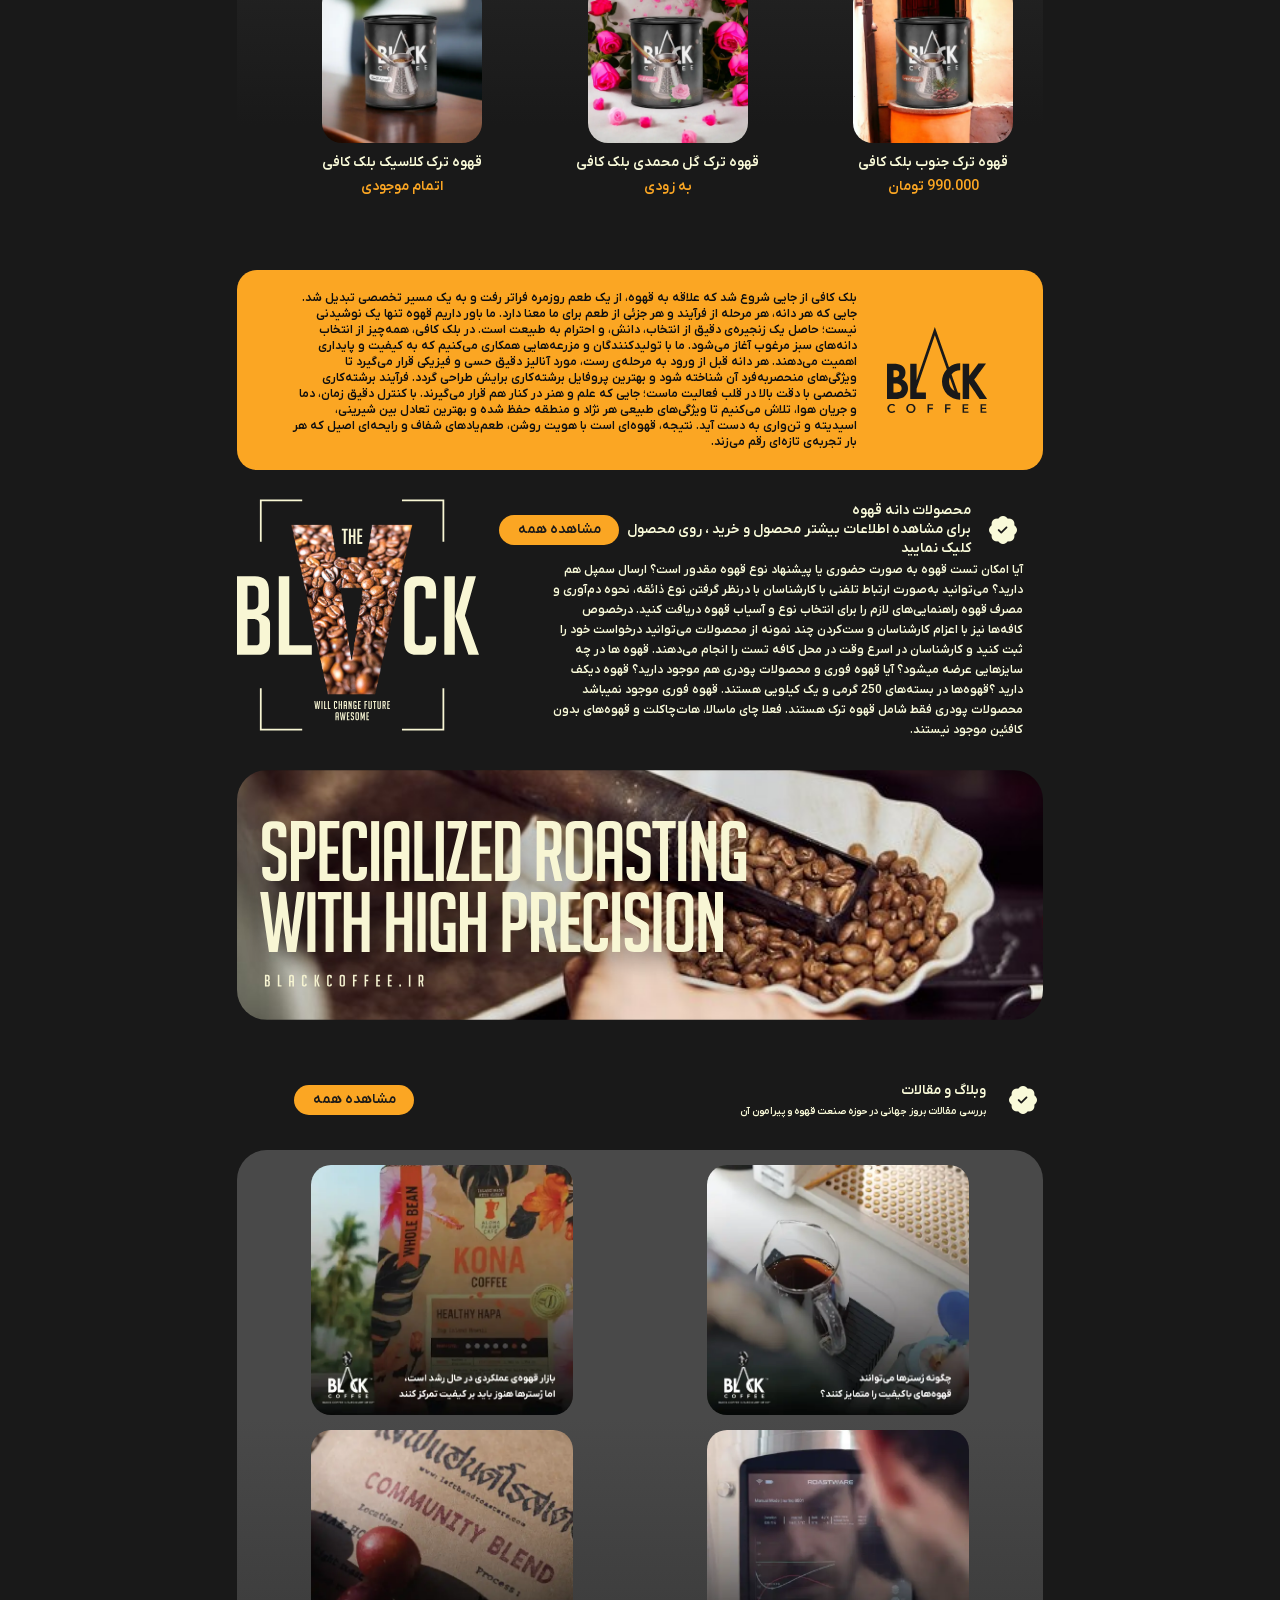
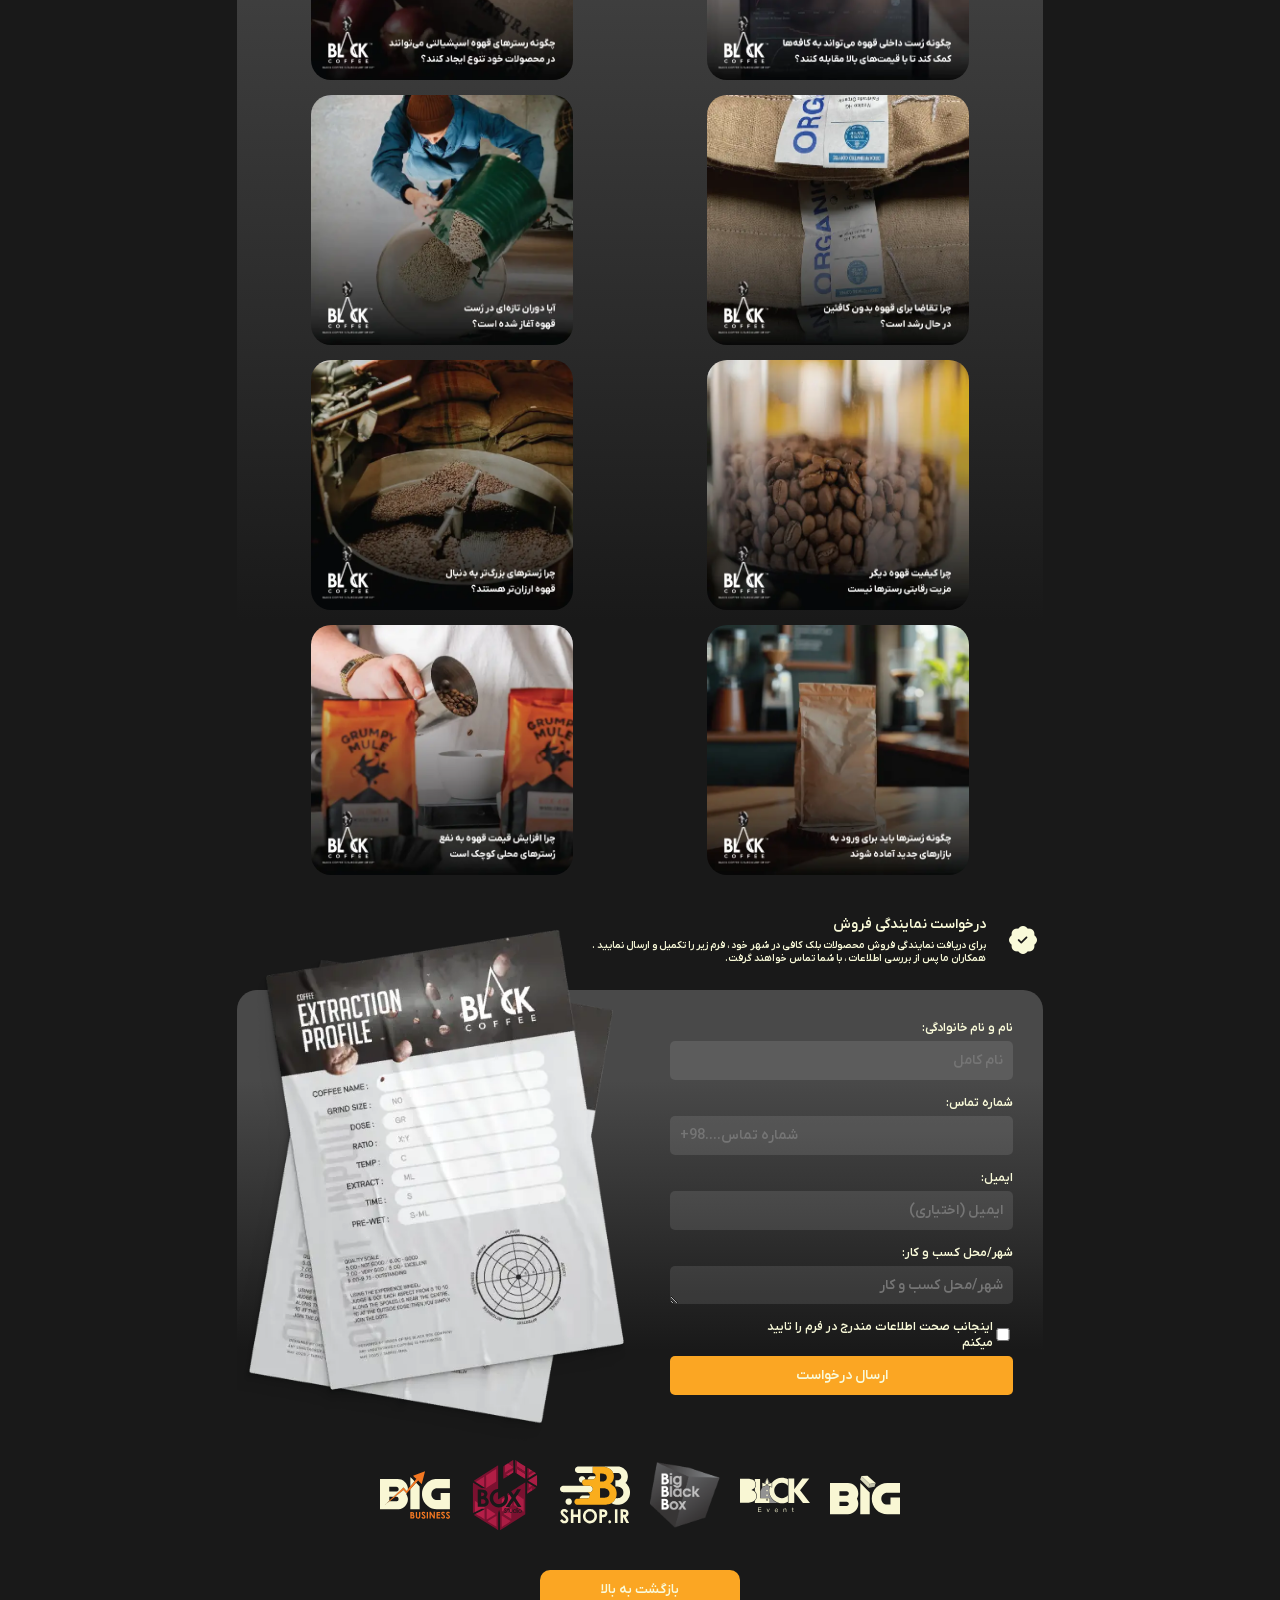
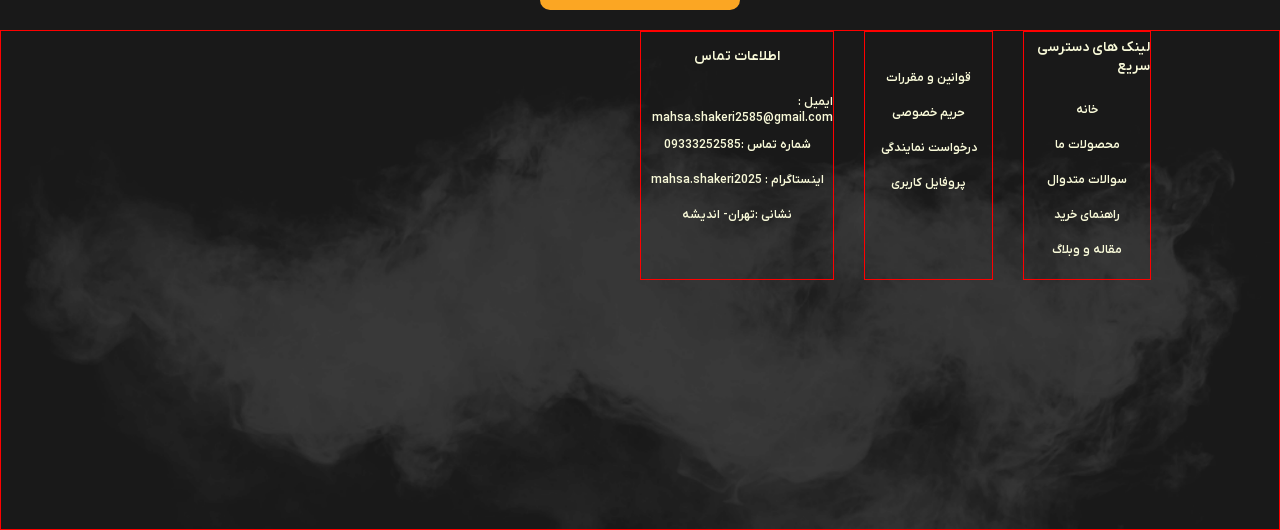
==== commit e4b54367: "footer part" ====
--- a/index.html
+++ b/index.html
@@ -34,7 +34,7 @@
         </nav>
     </header>
     <main>
-        <section class=" row part-one">
+        <section id="top" class=" row part-one">
             <img src="./asstes/images/background1.webp" alt="">
             <img src="./asstes/images/background3.webp" alt="">
             <img src="./asstes/images/no filter.svg" alt="">
@@ -190,7 +190,7 @@
                 <h4>وبلاگ و مقالات </h4>
                 <p> بررسی مقالات بروز جهانی در حوزه صنعت قهوه و پیرامون آن</p>
             </div>
-        <a href="">مشاهده همه</a>
+            <a href="">مشاهده همه</a>
         </div>
         <section class="part-seven">
             <img src="./asstes/images/figure2.webp" alt="photo">
@@ -204,10 +204,80 @@
             <img src="./asstes/images/figure10.webp" alt="photo">
             <img src="./asstes/images/figure11.webp" alt="photo">
         </section>
-
-
+        <div class="row title">
+            <div class="title-1"><i class="bi bi-patch-check-fill"></i></div>
+            <div class="title-2">
+                <h4>درخواست نمایندگی فروش</h4>
+                <p>برای دریافت نمایندگی فروش محصولات بلک کافی در شهر خود ، فرم زیر را تکمیل و ارسال نمایید . <br>​​​​​​​
+                    همکاران ما پس از بررسی اطلاعات ، با شما تماس خواهند گرفت.</p>
+            </div>
+        </div>
+        <section class="row part-eight">
+            <img src="./asstes/images/check list.webp" alt="check">
+            <form action="#" method="POST">
+                <label for="username">نام و نام خانوادگی:</label>
+                <input type="text" id="username" name="username" placeholder="نام کامل" required>
+                <label for="phone">شماره تماس:</label>
+                <input type="tel" id="phone" name="phone" placeholder="+98....شماره تماس" required>
+                <label for="email">ایمیل:</label>
+                <input type="email" id="email" name="email" placeholder="ایمیل (اختیاری)">
+                <label for="city">شهر/محل کسب و کار:</label>
+                <textarea id="city" name="city" placeholder="شهر/محل کسب و کار" rows="2" required></textarea>
+                <div>
+                    <input type="checkbox" name="accept" id="accept">
+                    <label class="accept" for="accept">اینجانب صحت اطلاعات مندرج در فرم را تایید میکنم</label>
+                </div>
+                <button type="submit">ارسال درخواست</button>
+            </form>
+        </section>
+        <section class="part-nine">
+            <div class="row">
+                <img src="./asstes/images/png big.svg" alt="">
+                <img src="./asstes/images/png black.svg" alt="">
+                <img src="./asstes/images/png box.svg" alt="">
+                <img src="./asstes/images/png shopir.svg" alt="">
+                <img src="./asstes/images/png box studio.svg" alt="">
+                <img src="./asstes/images/png big business.svg" alt="">
+            </div>
+            <label for="top"></label>
+            <input class="row" type="button" value="بازگشت به بالا" id="backToTop">
+        </section>
     </main>
-    <footer></footer>
+    <footer>
+        <section>
+            <div>
+                <h3>لینک های دسترسی سریع</h3>
+                <ul>
+                    <li><a href="#">خانه</a></li>
+                    <li><a href="#">محصولات ما</a></li>
+                    <li><a href="#">سوالات متدوال</a></li>
+                    <li><a href="#">راهنمای خرید</a></li>
+                    <li><a href="#">مقاله و وبلاگ</a></li>
+                </ul>
+            </div>
+            <div>
+                <ul>
+                    <li><a href="#">قوانین و مقررات</a></li>
+                    <li><a href="#">حریم خصوصی</a></li>
+                    <li><a href="#">درخواست نمایندگی</a></li>
+                    <li><a href="#">پروفایل کاربری</a></li>
+                </ul>
+            </div>
+            <div>
+                <h3>اطلاعات تماس</h3>
+                <ul>
+                    <li><a href="">ایمیل : mahsa.shakeri2585@gmail.com</a></li>
+                    <li><a href="">شماره تماس :09333252585</a></li>
+                    <li><a href="">اینستاگرام : mahsa.shakeri2025</a></li>
+                    <li><a href="">نشانی :تهران- اندیشه</a></li>
+                    <li><a href=""></a></li>
+                </ul>
+            </div>
+        </section>
+        <section></section>
+        <section></section>
+    </footer>
+    <script src="./asstes/javascript/button.js"></script>
 </body>
 
 </html>
--- a/asstes/style/main.css
+++ b/asstes/style/main.css
@@ -98,6 +98,8 @@
             img{
                 position: absolute;
                 object-fit: contain;
+                
+                
                 &:nth-of-type(1){
                     top: 0;
                     left: 0;
@@ -140,6 +142,7 @@
                 right:20%;
                 width: 70%;
                 >p{
+                    margin-top: 5px;
                     font-size: 10px;
                 }
              }
@@ -435,4 +438,144 @@
             }
         }
     }
-}+    .part-eight{
+        position: relative;
+        width: 70%;
+        height: 450px;
+            border-radius: 20px;
+        background: linear-gradient(0deg,rgb(25, 25, 25) 20%, rgb(73, 73, 73) 80%);
+        img{
+            position: absolute;
+            display: flex;
+            object-fit: cover;
+            width: 50%;
+            height: 120%;
+            left: 0;
+            top: -80px;
+        }
+        form{
+            width: 50%;
+            height: 100%;
+            position: absolute;
+            right: 0;
+            display: flex;
+            flex-direction: column;
+            padding: 30px;
+            >label , >div{
+                color: #f9fad9;
+                margin-bottom: 5px;
+                font-size: 12px;
+            }
+            >input , >textarea , >button{
+                width: 100%;
+                margin-bottom: 15px;
+                padding: 10px;
+                border: none;
+                border-radius: 5px;
+                background-color: rgba(255, 255, 255, 0.1);
+                color: var(--colorOne);
+                font-size: 14px;
+                &:focus{
+                    outline: none;
+                    background-color: rgba(255, 255, 255, 0.2);
+                }
+            }
+            >button{
+                background-color: #fba623;
+                &:hover{
+                    background-color:#c97a03b2;
+                }
+            }
+            #accept{
+                width: 20px;
+            }
+            .accept{
+                width: 250px;
+                display: flex;
+            }
+            div{
+                display: flex;
+                align-items: center;
+            }
+        }
+    }
+    .part-nine{
+        width: 70%;
+        height: 150px;
+        display: flex;
+        flex-direction: column;
+        justify-content: center;
+        align-items: center;
+        gap: 20px;
+       div:nth-of-type(1){
+        gap: 20px;
+         img{
+            width: 70px;
+            height: 70px;
+        }
+       }
+       input{
+            width: 200px;
+            height: 40px;
+            border-radius: 10px;
+            border: none;
+            color: #f9fad9;
+            background-color: #fba623;
+            &:hover{
+                background-color: #a86602;
+            }
+            
+        }
+    }
+}
+footer{
+    width: 100%;
+    height: 500px;
+    margin: 20px 0;
+    background-image: url(../images/background3.webp);
+    background-size:100%;
+    object-fit: fill;
+    background-repeat: no-repeat;
+    border: 1px solid red;
+    section{
+        &:nth-of-type(1){
+            padding: 0 10%;
+            width: 60%;height: 50%;
+            display: flex;justify-content: space-evenly;align-items: center; gap: 30px;
+            >div{
+                width: 33%;
+                height: 100%;
+                border: 1px solid red;
+                h3{
+                    width: 100%;
+                    height: 20%;
+                    font-size: 14px;
+                    display: flex;
+                    justify-content: center;
+                    align-items: center;
+                    color: #f9fad9;
+                }
+                 >ul{
+                width: 100%;
+                height: 80%;
+                display: flex;
+                flex-direction: column;
+                justify-content: center;
+                align-items: center;
+                gap: 10px;
+                >li{
+                    display: flex;
+                    width: 100%;
+                    height: 25px;
+                    justify-content: center;
+                    align-items: center;
+                    font-size: 12px;
+                }
+                }
+                &:nth-of-type(3){
+                    width: 50%;
+                }
+            }
+        }
+    }
+}
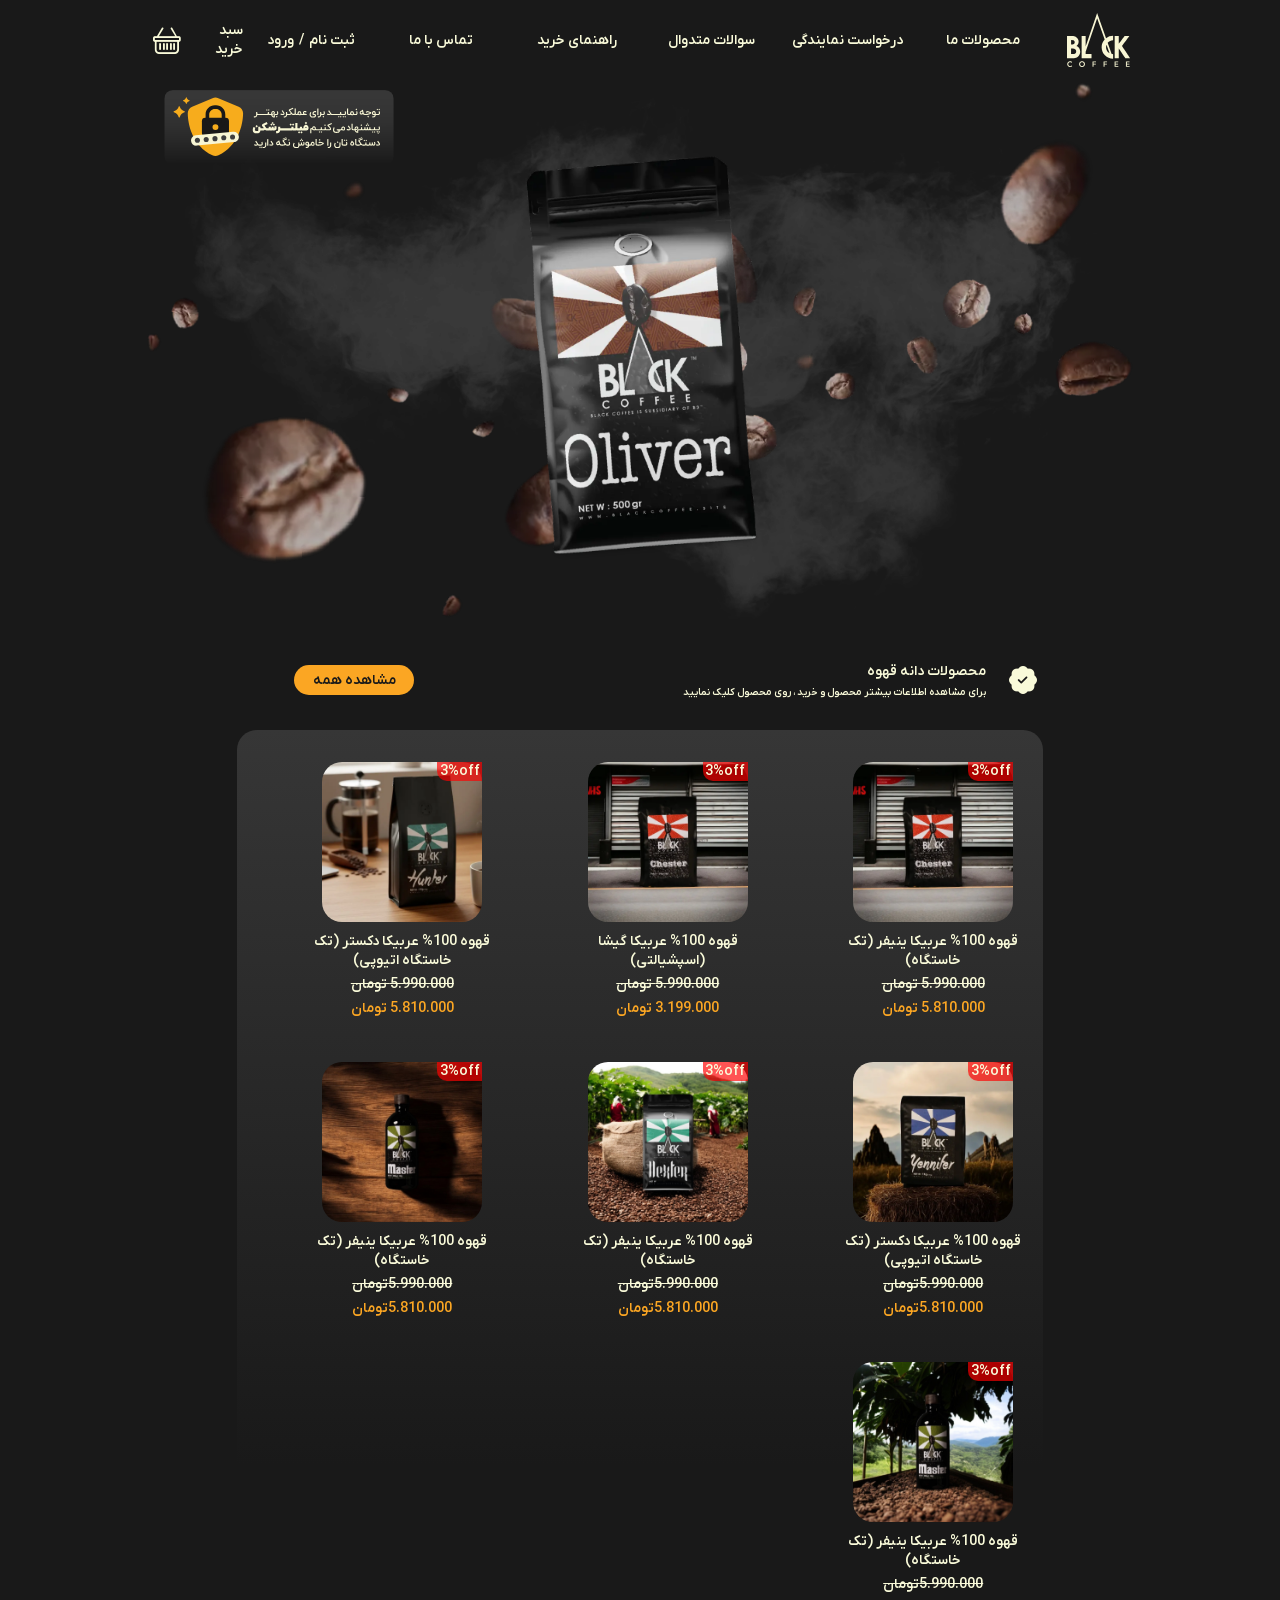
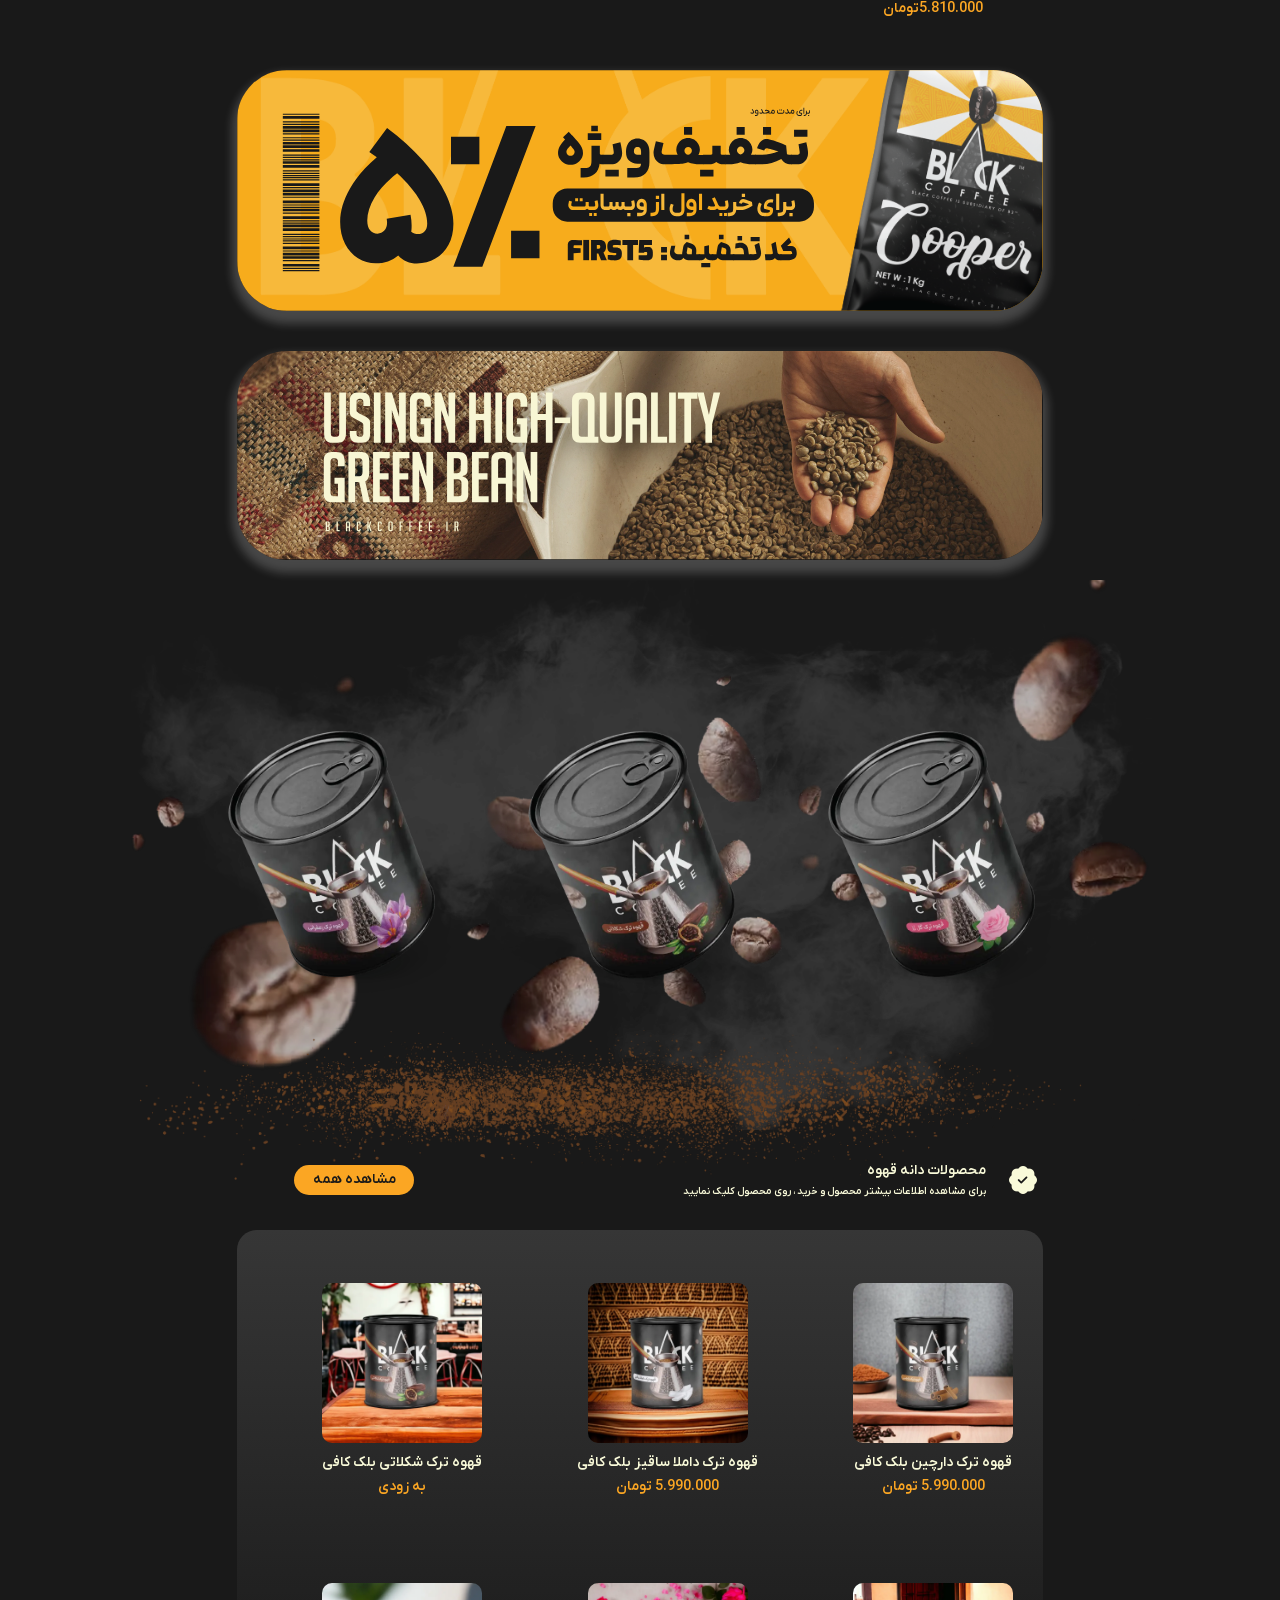
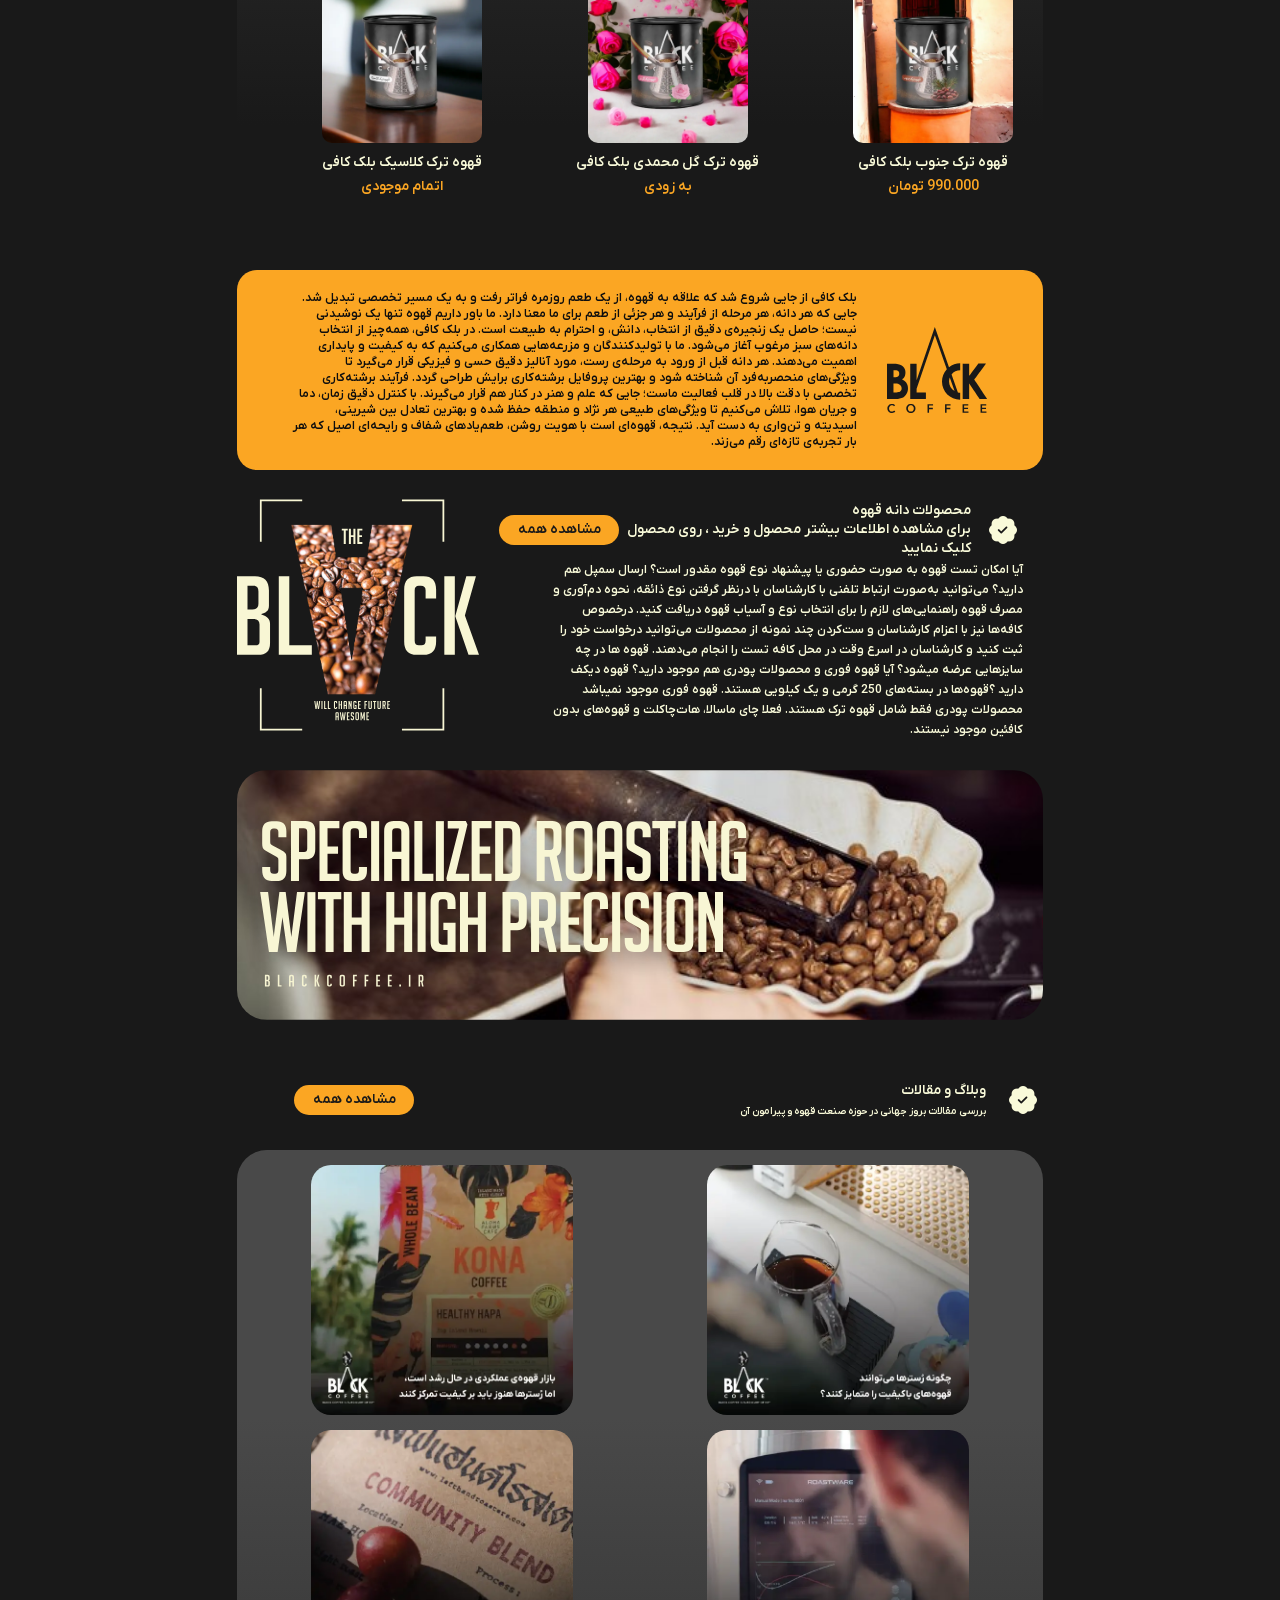
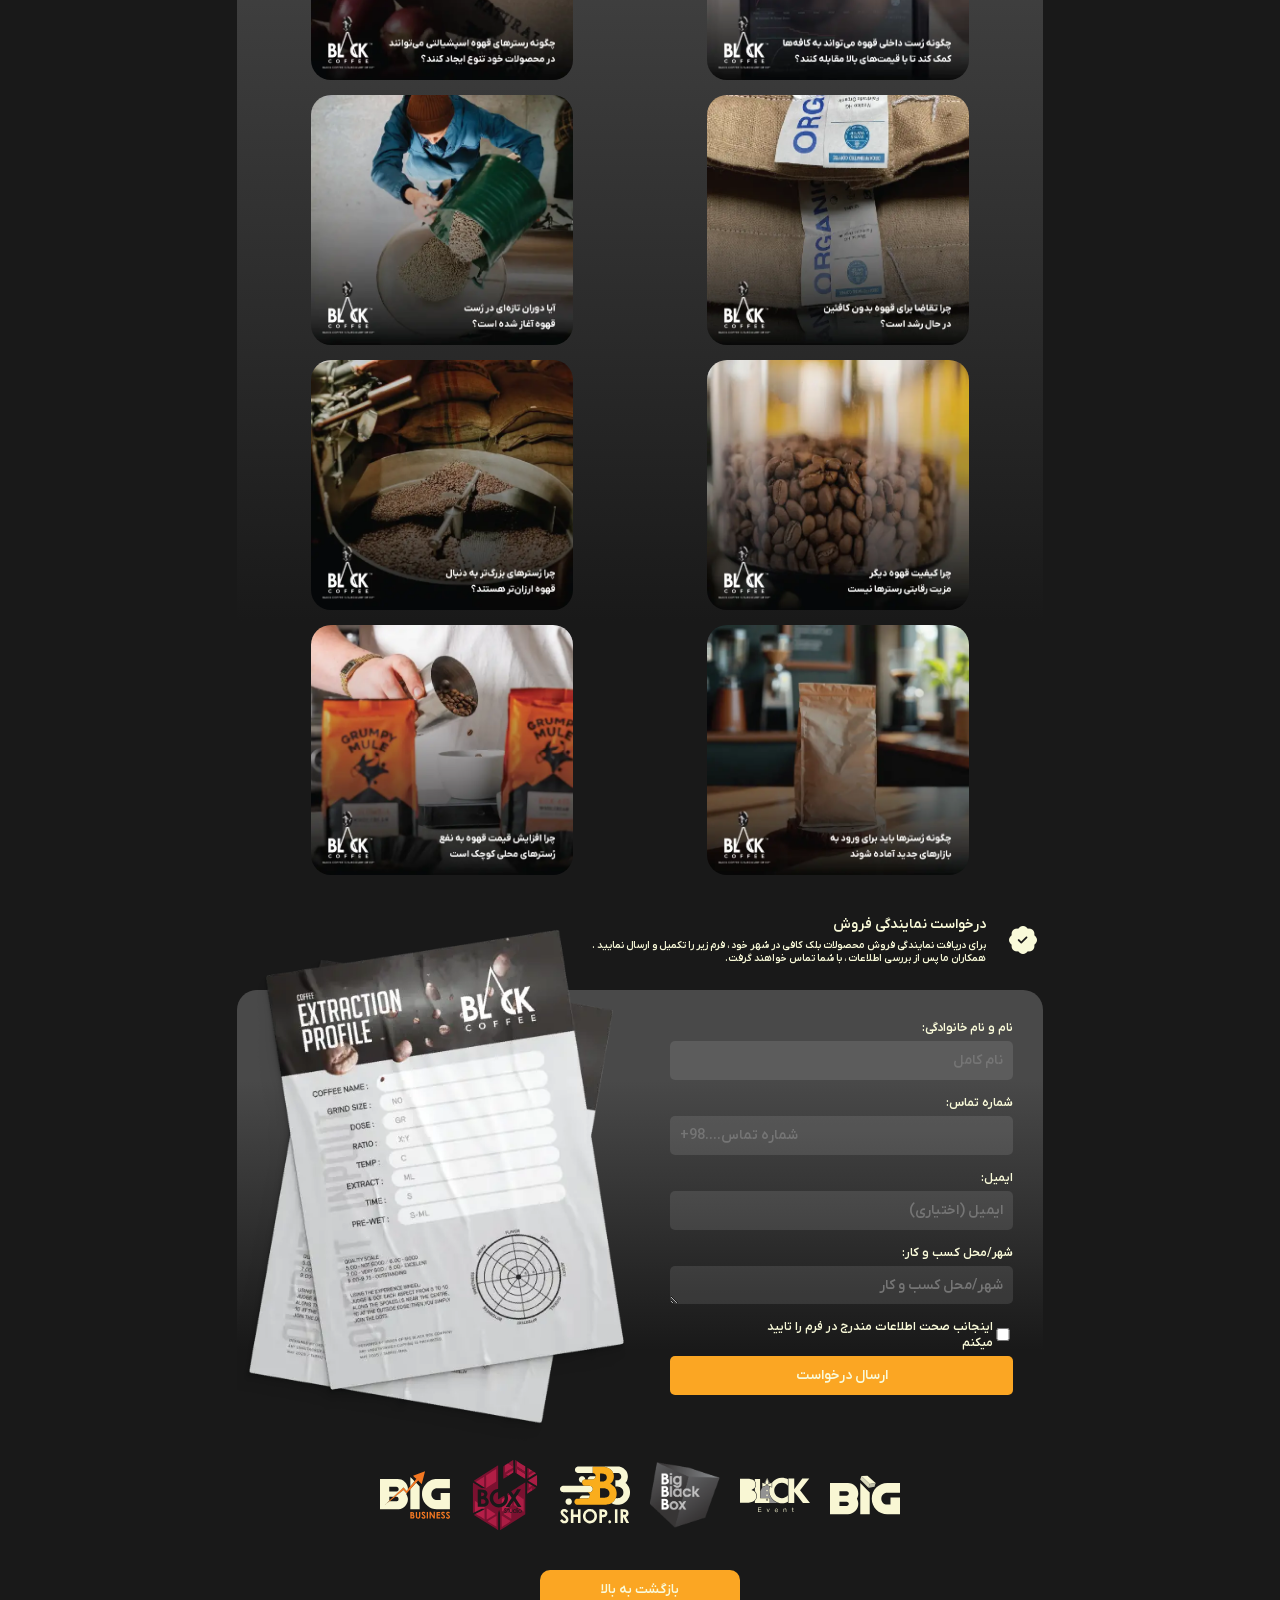
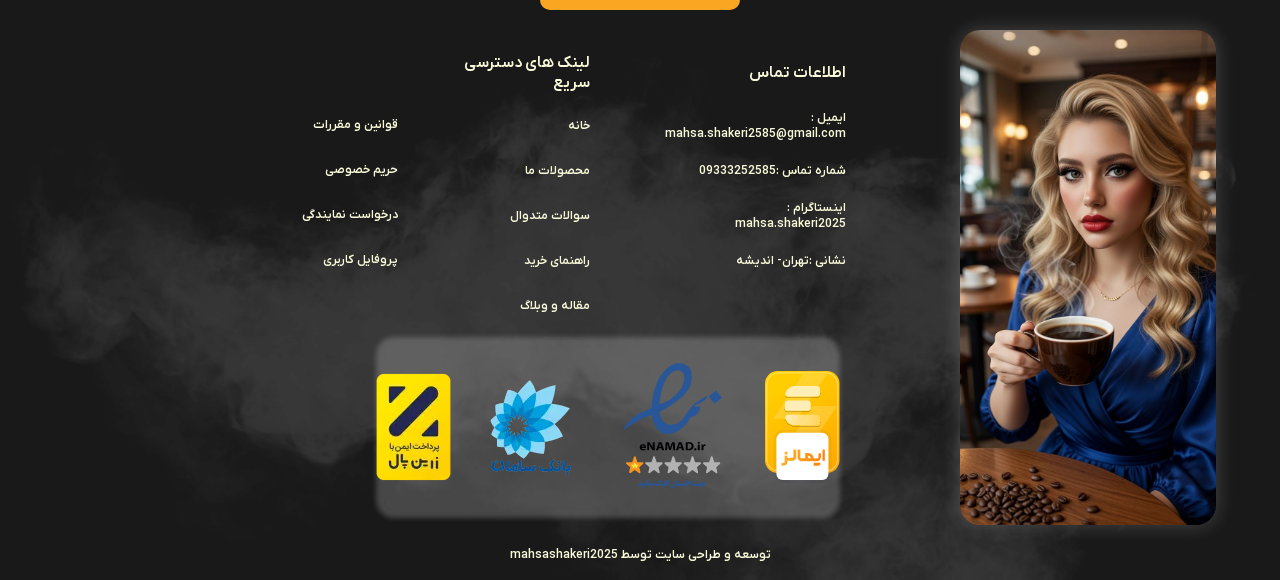
==== commit 0b1a5af4: "footer part" ====
--- a/index.html
+++ b/index.html
@@ -246,6 +246,15 @@
     <footer>
         <section>
             <div>
+                <h3>اطلاعات تماس</h3>
+                <ul>
+                    <li><a href="">ایمیل : mahsa.shakeri2585@gmail.com</a></li>
+                    <li><a href="">شماره تماس :09333252585</a></li>
+                    <li><a href="">اینستاگرام : mahsa.shakeri2025</a></li>
+                    <li><a href="">نشانی :تهران- اندیشه</a></li>
+                </ul>
+            </div>
+            <div>
                 <h3>لینک های دسترسی سریع</h3>
                 <ul>
                     <li><a href="#">خانه</a></li>
@@ -263,19 +272,17 @@
                     <li><a href="#">پروفایل کاربری</a></li>
                 </ul>
             </div>
-            <div>
-                <h3>اطلاعات تماس</h3>
-                <ul>
-                    <li><a href="">ایمیل : mahsa.shakeri2585@gmail.com</a></li>
-                    <li><a href="">شماره تماس :09333252585</a></li>
-                    <li><a href="">اینستاگرام : mahsa.shakeri2025</a></li>
-                    <li><a href="">نشانی :تهران- اندیشه</a></li>
-                    <li><a href=""></a></li>
-                </ul>
-            </div>
-        </section>
-        <section></section>
-        <section></section>
+        </section>
+        <section>
+            <img src="./asstes/images/my photo.jpg" alt="">
+        </section>
+        <section>
+            <img src="./asstes/images/ilmaz.svg" alt="">
+            <img src="./asstes/images/etemad.png" alt="">
+            <img src="./asstes/images/bank saman.webp" alt="">
+            <img src="./asstes/images/bank zarin.webp" alt="">
+        </section>
+        <p class="row bottom"> توسعه و طراحی سایت توسط mahsashakeri2025</p>
     </footer>
     <script src="./asstes/javascript/button.js"></script>
 </body>
--- a/asstes/style/main.css
+++ b/asstes/style/main.css
@@ -167,7 +167,7 @@
         background: linear-gradient(0deg,rgb(25, 25, 25) 20%, rgb(54, 54, 54) 100%);
         width: 70%;
         display: grid;
-        border-radius: 30px;
+        border-radius: 20px;
         grid-template-columns: repeat(auto-fit, minmax(200px, 1fr));
         gap:  20px 10px;
         padding: 20px 10px;
@@ -283,7 +283,7 @@
         background: linear-gradient(0deg,rgb(25, 25, 25) 20%, rgb(54, 54, 54) 100%);
         width: 70%;
         display: grid;
-        border-radius: 30px;
+        border-radius: 20px;
         grid-template-columns: repeat(auto-fit, minmax(200px, 1fr));
         gap:  20px 10px;
         padding: 20px 10px;
@@ -301,7 +301,7 @@
             >img{
                 width: 80%;
                 object-fit: cover;
-                border-radius: 20px;
+                border-radius: 10px;
             }
             >figcaption{
                 color: var(--colorOne);
@@ -530,52 +530,97 @@
 }
 footer{
     width: 100%;
-    height: 500px;
+    height: 550px;
     margin: 20px 0;
     background-image: url(../images/background3.webp);
     background-size:100%;
     object-fit: fill;
     background-repeat: no-repeat;
-    border: 1px solid red;
+    position: relative;
     section{
         &:nth-of-type(1){
-            padding: 0 10%;
-            width: 60%;height: 50%;
-            display: flex;justify-content: space-evenly;align-items: center; gap: 30px;
+            position: absolute;
+            left: 20%;
+            width: 50%;
+            height: 60%;
+            display: flex;
+            justify-content: space-evenly;
+            align-items: center;
             >div{
-                width: 33%;
+                width: 30%;
                 height: 100%;
-                border: 1px solid red;
                 h3{
                     width: 100%;
                     height: 20%;
-                    font-size: 14px;
+                    font-size: 16px;
+                    padding-right: 50px;
+                    margin-top: 10px;
                     display: flex;
-                    justify-content: center;
                     align-items: center;
                     color: #f9fad9;
                 }
                  >ul{
-                width: 100%;
-                height: 80%;
+                width: 80%;
                 display: flex;
                 flex-direction: column;
-                justify-content: center;
-                align-items: center;
-                gap: 10px;
+                gap: 5px;
                 >li{
                     display: flex;
+                    align-items: center;
+                    padding-right: 50px;
                     width: 100%;
-                    height: 25px;
-                    justify-content: center;
-                    align-items: center;
+                    height: 40px;
                     font-size: 12px;
+                    border-radius: 10px;
+                    &:hover{
+                         background-color: rgba(255, 255, 255, 0.2);
+                    }
                 }
                 }
                 &:nth-of-type(3){
-                    width: 50%;
-                }
-            }
-        }
+                    margin-top:150px ;
+                }
+                &:nth-of-type(1){
+                    width: 40%;
+                }
+            }
+        }
+        &:nth-of-type(2){
+            width: 20%;
+            height: 90%;
+            position: absolute;
+            display: flex;
+            right:5% ;
+            border-radius: 20px;
+            img{
+                width: 100%;
+                height: 100%;
+                object-fit: cover;
+                border-radius: 20px;
+                box-shadow: 0 0 20px 0px var(--boxShadow);
+            }
+        }
+        &:nth-of-type(3){
+            width: 35%;
+            height: 30%;
+            position: absolute;
+            left: 30%;
+            bottom: 70px;
+            background-color:var(--boxShadow);
+            backdrop-filter: blur(1px);
+            box-shadow: 0 0 5px 8px var(--boxShadow);
+            border-radius: 10px;
+            display: flex;
+            justify-content: center;align-items: center;
+            gap: 30px;
+        }
+    }
+    >p{
+        width: 100%;
+        height: 50px;
+        position: absolute;
+        bottom: 0;
+        margin-top: 20px;
+        font-size: 12px;
     }
 }
